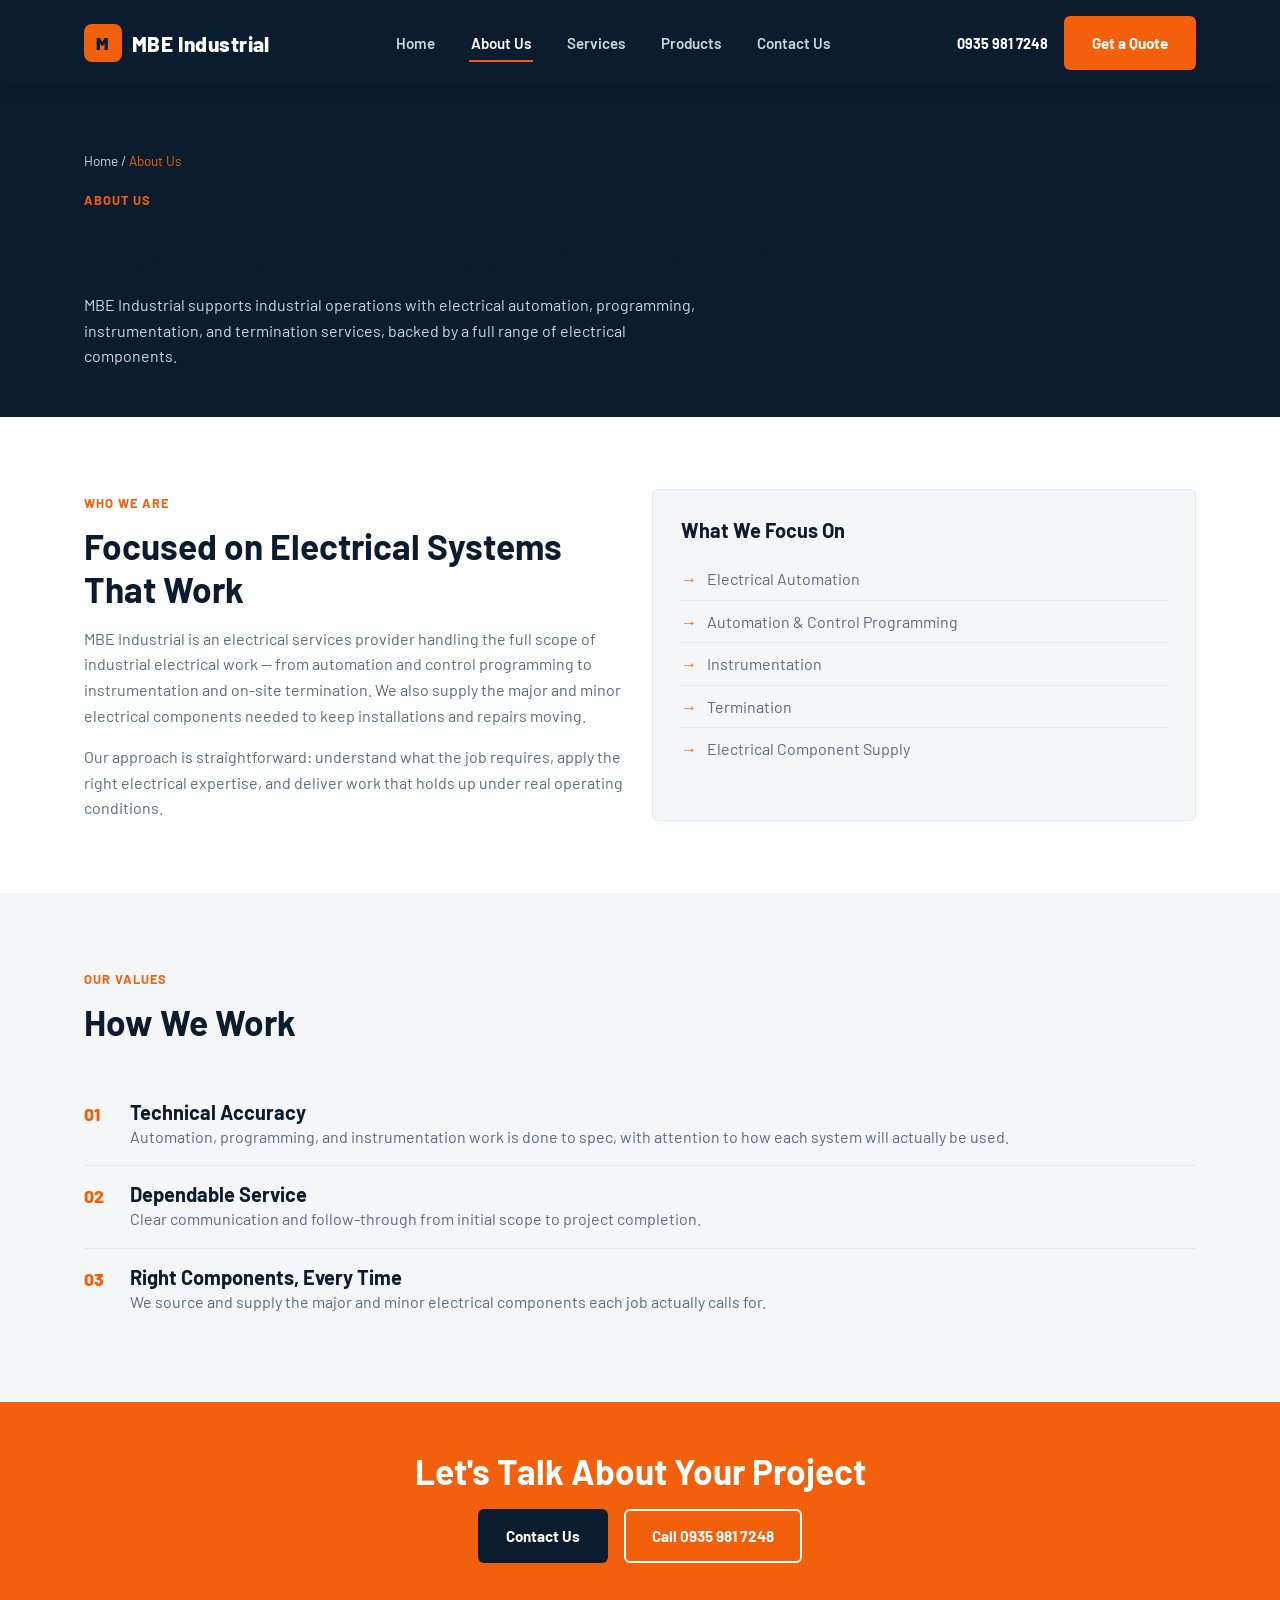
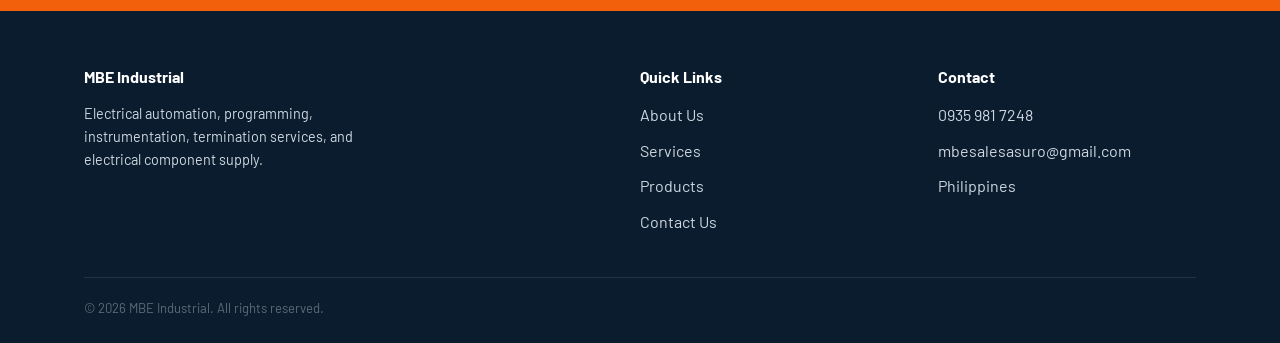
==== about.html @ 0e1dbdff "Initial MBE Industrial site: Home, About, Services, Products, Contact Co-Authored-By: Claude Sonnet " ====
<!DOCTYPE html>
<html lang="en">
<head>
<meta charset="UTF-8" />
<meta name="viewport" content="width=device-width, initial-scale=1.0" />
<title>About Us | MBE Industrial</title>
<meta name="description" content="Learn about MBE Industrial, an electrical services provider specializing in automation, programming, instrumentation, and termination." />
<link rel="preconnect" href="https://fonts.googleapis.com">
<link rel="preconnect" href="https://fonts.gstatic.com" crossorigin>
<link href="https://fonts.googleapis.com/css2?family=Barlow:wght@400;600;700;800&display=swap" rel="stylesheet">
<link rel="stylesheet" href="css/style.css" />
</head>
<body>

<header class="site-header">
  <nav class="nav container">
    <a href="index.html" class="brand">
      <span class="brand__mark">M</span>
      MBE Industrial
    </a>
    <ul class="nav__links">
      <li><a href="index.html">Home</a></li>
      <li><a href="about.html">About Us</a></li>
      <li><a href="services.html">Services</a></li>
      <li><a href="products.html">Products</a></li>
      <li><a href="contact.html">Contact Us</a></li>
    </ul>
    <div class="nav__cta">
      <a href="tel:+639359817248" class="nav__phone">0935 981 7248</a>
      <a href="contact.html" class="btn btn--primary">Get a Quote</a>
      <button class="nav__toggle" aria-label="Toggle menu">
        <span></span><span></span><span></span>
      </button>
    </div>
  </nav>
</header>

<section class="page-header">
  <div class="container">
    <div class="breadcrumb">Home / <span>About Us</span></div>
    <span class="eyebrow">About Us</span>
    <h1>Electrical Expertise You Can Rely On</h1>
    <p>MBE Industrial supports industrial operations with electrical automation, programming, instrumentation, and termination services, backed by a full range of electrical components.</p>
  </div>
</section>

<section class="section">
  <div class="container">
    <div class="grid grid--2">
      <div>
        <span class="eyebrow">Who We Are</span>
        <h2>Focused on Electrical Systems That Work</h2>
        <p style="margin-top:16px; color:var(--text-muted);">MBE Industrial is an electrical services provider handling the full scope of industrial electrical work &mdash; from automation and control programming to instrumentation and on-site termination. We also supply the major and minor electrical components needed to keep installations and repairs moving.</p>
        <p style="margin-top:16px; color:var(--text-muted);">Our approach is straightforward: understand what the job requires, apply the right electrical expertise, and deliver work that holds up under real operating conditions.</p>
      </div>
      <div class="hero__panel" style="background:var(--off-white); border-color:#e4e9ee;">
        <h3 style="color:var(--navy);">What We Focus On</h3>
        <ul>
          <li style="color:var(--text-muted); border-color:#e4e9ee;">Electrical Automation</li>
          <li style="color:var(--text-muted); border-color:#e4e9ee;">Automation &amp; Control Programming</li>
          <li style="color:var(--text-muted); border-color:#e4e9ee;">Instrumentation</li>
          <li style="color:var(--text-muted); border-color:#e4e9ee;">Termination</li>
          <li style="color:var(--text-muted); border-color:#e4e9ee;">Electrical Component Supply</li>
        </ul>
      </div>
    </div>
  </div>
</section>

<section class="section section--muted">
  <div class="container">
    <div class="section-head">
      <span class="eyebrow">Our Values</span>
      <h2>How We Work</h2>
    </div>
    <ul class="values-list">
      <li>
        <span class="num">01</span>
        <div>
          <h3>Technical Accuracy</h3>
          <p style="color:var(--text-muted);">Automation, programming, and instrumentation work is done to spec, with attention to how each system will actually be used.</p>
        </div>
      </li>
      <li>
        <span class="num">02</span>
        <div>
          <h3>Dependable Service</h3>
          <p style="color:var(--text-muted);">Clear communication and follow-through from initial scope to project completion.</p>
        </div>
      </li>
      <li>
        <span class="num">03</span>
        <div>
          <h3>Right Components, Every Time</h3>
          <p style="color:var(--text-muted);">We source and supply the major and minor electrical components each job actually calls for.</p>
        </div>
      </li>
    </ul>
  </div>
</section>

<section class="cta-band">
  <div class="container">
    <h2>Let's Talk About Your Project</h2>
    <div class="btn-row">
      <a href="contact.html" class="btn" style="background:var(--navy); color:#fff;">Contact Us</a>
      <a href="tel:+639359817248" class="btn btn--outline">Call 0935 981 7248</a>
    </div>
  </div>
</section>

<footer class="site-footer">
  <div class="container">
    <div class="footer-grid">
      <div>
        <h4>MBE Industrial</h4>
        <p>Electrical automation, programming, instrumentation, termination services, and electrical component supply.</p>
      </div>
      <div>
        <h4>Quick Links</h4>
        <ul>
          <li><a href="about.html">About Us</a></li>
          <li><a href="services.html">Services</a></li>
          <li><a href="products.html">Products</a></li>
          <li><a href="contact.html">Contact Us</a></li>
        </ul>
      </div>
      <div>
        <h4>Contact</h4>
        <ul>
          <li><a href="tel:+639359817248">0935 981 7248</a></li>
          <li><a href="mailto:mbesalesasuro@gmail.com">mbesalesasuro@gmail.com</a></li>
          <li><span>Philippines</span></li>
        </ul>
      </div>
    </div>
    <div class="footer-bottom">
      <span>&copy; <span id="year"></span> MBE Industrial. All rights reserved.</span>
    </div>
  </div>
</footer>

<script src="js/script.js"></script>
</body>
</html>
---- css/style.css ----
/* ============================
   MBE Industrial — Stylesheet
   ============================ */

:root {
  --navy: #0b1c2e;
  --navy-light: #142a42;
  --steel: #5b6b79;
  --steel-light: #cfd8e0;
  --orange: #f2600c;
  --orange-dark: #cc4e05;
  --white: #ffffff;
  --off-white: #f4f6f8;
  --text: #1c2b39;
  --text-muted: #5b6b79;
  --radius: 6px;
  --max-width: 1160px;
  --shadow: 0 4px 16px rgba(11, 28, 46, 0.08);
}

* {
  box-sizing: border-box;
  margin: 0;
  padding: 0;
}

html {
  scroll-behavior: smooth;
}

body {
  font-family: "Barlow", "Segoe UI", Roboto, Helvetica, Arial, sans-serif;
  color: var(--text);
  background: var(--white);
  line-height: 1.6;
}

img {
  max-width: 100%;
  display: block;
}

a {
  color: inherit;
  text-decoration: none;
}

ul {
  list-style: none;
}

.container {
  max-width: var(--max-width);
  margin: 0 auto;
  padding: 0 24px;
}

h1, h2, h3, h4 {
  font-weight: 700;
  line-height: 1.2;
  color: var(--navy);
}

h1 { font-size: clamp(2rem, 4vw, 3rem); }
h2 { font-size: clamp(1.6rem, 3vw, 2.2rem); }
h3 { font-size: 1.25rem; }

.eyebrow {
  display: inline-block;
  color: var(--orange);
  font-weight: 700;
  letter-spacing: 0.08em;
  text-transform: uppercase;
  font-size: 0.8rem;
  margin-bottom: 12px;
}

.section {
  padding: 72px 0;
}

.section--muted {
  background: var(--off-white);
}

.section--navy {
  background: var(--navy);
  color: var(--steel-light);
}

.section--navy h2 {
  color: var(--white);
}

.section-head {
  max-width: 640px;
  margin-bottom: 40px;
}

.section-head p {
  color: var(--text-muted);
}

/* Buttons */
.btn {
  display: inline-flex;
  align-items: center;
  gap: 8px;
  padding: 13px 26px;
  border-radius: var(--radius);
  font-weight: 700;
  font-size: 0.95rem;
  border: 2px solid transparent;
  cursor: pointer;
  transition: transform 0.15s ease, background 0.15s ease, color 0.15s ease, border-color 0.15s ease;
}

.btn:hover {
  transform: translateY(-2px);
}

.btn--primary {
  background: var(--orange);
  color: var(--white);
}

.btn--primary:hover {
  background: var(--orange-dark);
}

.btn--outline {
  background: transparent;
  border-color: var(--white);
  color: var(--white);
}

.btn--outline:hover {
  background: var(--white);
  color: var(--navy);
}

.btn--outline-dark {
  background: transparent;
  border-color: var(--navy);
  color: var(--navy);
}

.btn--outline-dark:hover {
  background: var(--navy);
  color: var(--white);
}

.btn-row {
  display: flex;
  gap: 16px;
  flex-wrap: wrap;
}

/* Header */
.site-header {
  position: sticky;
  top: 0;
  z-index: 100;
  background: var(--navy);
  box-shadow: 0 2px 10px rgba(0,0,0,0.15);
}

.nav {
  display: flex;
  align-items: center;
  justify-content: space-between;
  padding: 16px 24px;
}

.brand {
  display: flex;
  align-items: center;
  gap: 10px;
  color: var(--white);
  font-weight: 800;
  font-size: 1.3rem;
  letter-spacing: 0.02em;
}

.brand__mark {
  width: 38px;
  height: 38px;
  border-radius: 8px;
  background: var(--orange);
  display: flex;
  align-items: center;
  justify-content: center;
  color: var(--navy);
  font-weight: 900;
  font-size: 1.1rem;
}

.nav__links {
  display: flex;
  gap: 32px;
  align-items: center;
}

.nav__links a {
  color: var(--steel-light);
  font-weight: 600;
  font-size: 0.95rem;
  padding: 8px 2px;
  border-bottom: 2px solid transparent;
  transition: color 0.15s ease, border-color 0.15s ease;
}

.nav__links a:hover,
.nav__links a.is-active {
  color: var(--white);
  border-color: var(--orange);
}

.nav__cta {
  display: flex;
  align-items: center;
  gap: 16px;
}

.nav__phone {
  display: flex;
  align-items: center;
  gap: 8px;
  color: var(--white);
  font-weight: 700;
  font-size: 0.9rem;
}

.nav__toggle {
  display: none;
  flex-direction: column;
  gap: 5px;
  background: none;
  border: none;
  cursor: pointer;
  padding: 6px;
}

.nav__toggle span {
  width: 24px;
  height: 2px;
  background: var(--white);
}

/* Hero */
.hero {
  background: linear-gradient(135deg, var(--navy) 0%, var(--navy-light) 60%, #1b3a5c 100%);
  color: var(--white);
  padding: 96px 0;
  position: relative;
  overflow: hidden;
}

.hero::after {
  content: "";
  position: absolute;
  right: -120px;
  top: -80px;
  width: 420px;
  height: 420px;
  border-radius: 50%;
  background: radial-gradient(circle, rgba(242,96,12,0.25) 0%, rgba(242,96,12,0) 70%);
}

.hero__grid {
  display: grid;
  grid-template-columns: 1.1fr 0.9fr;
  gap: 48px;
  align-items: center;
  position: relative;
  z-index: 1;
}

.hero p.lead {
  color: var(--steel-light);
  font-size: 1.1rem;
  max-width: 520px;
  margin: 18px 0 32px;
}

.hero__panel {
  background: rgba(255,255,255,0.06);
  border: 1px solid rgba(255,255,255,0.12);
  border-radius: var(--radius);
  padding: 28px;
  backdrop-filter: blur(4px);
}

.hero__panel h3 {
  color: var(--white);
  margin-bottom: 16px;
}

.hero__panel ul li {
  display: flex;
  align-items: baseline;
  gap: 10px;
  padding: 8px 0;
  border-bottom: 1px solid rgba(255,255,255,0.08);
  color: var(--steel-light);
}

.hero__panel ul li:last-child {
  border-bottom: none;
}

.hero__panel ul li::before {
  content: "\2192";
  color: var(--orange);
  font-weight: 700;
}

/* Cards */
.grid {
  display: grid;
  gap: 24px;
}

.grid--3 {
  grid-template-columns: repeat(3, 1fr);
}

.grid--2 {
  grid-template-columns: repeat(2, 1fr);
}

.card {
  background: var(--white);
  border: 1px solid #e4e9ee;
  border-radius: var(--radius);
  padding: 28px;
  box-shadow: var(--shadow);
  transition: transform 0.15s ease, box-shadow 0.15s ease;
}

.card:hover {
  transform: translateY(-4px);
  box-shadow: 0 10px 24px rgba(11,28,46,0.12);
}

.card__icon {
  width: 46px;
  height: 46px;
  border-radius: 8px;
  background: rgba(242,96,12,0.1);
  color: var(--orange);
  display: flex;
  align-items: center;
  justify-content: center;
  font-size: 1.3rem;
  margin-bottom: 16px;
  font-weight: 800;
}

.card p {
  color: var(--text-muted);
  font-size: 0.95rem;
  margin-top: 8px;
}

/* Page header (interior pages) */
.page-header {
  background: var(--navy);
  color: var(--white);
  padding: 64px 0 48px;
}

.page-header p {
  color: var(--steel-light);
  max-width: 620px;
  margin-top: 12px;
}

.breadcrumb {
  color: var(--steel-light);
  font-size: 0.85rem;
  margin-bottom: 14px;
}

.breadcrumb span {
  color: var(--orange);
}

/* About page */
.stats {
  display: grid;
  grid-template-columns: repeat(4, 1fr);
  gap: 20px;
  margin-top: 40px;
}

.stat {
  text-align: center;
  padding: 20px 12px;
  background: var(--white);
  border-radius: var(--radius);
  border: 1px solid #e4e9ee;
}

.stat strong {
  display: block;
  font-size: 1.8rem;
  color: var(--orange);
}

.stat span {
  color: var(--text-muted);
  font-size: 0.85rem;
}

.values-list li {
  display: flex;
  gap: 14px;
  padding: 16px 0;
  border-bottom: 1px solid #e4e9ee;
}

.values-list li:last-child {
  border-bottom: none;
}

.values-list .num {
  color: var(--orange);
  font-weight: 800;
  font-size: 1.1rem;
  min-width: 32px;
}

/* Products */
.product-list li {
  padding: 12px 0 12px 28px;
  position: relative;
  border-bottom: 1px solid #e4e9ee;
  color: var(--text);
}

.product-list li:last-child {
  border-bottom: none;
}

.product-list li::before {
  content: "\2713";
  position: absolute;
  left: 0;
  color: var(--orange);
  font-weight: 800;
}

/* Contact */
.contact-grid {
  display: grid;
  grid-template-columns: 1fr 1fr;
  gap: 32px;
}

.contact-card {
  background: var(--white);
  border: 1px solid #e4e9ee;
  border-radius: var(--radius);
  padding: 32px;
  box-shadow: var(--shadow);
}

.contact-item {
  display: flex;
  gap: 16px;
  align-items: flex-start;
  padding: 18px 0;
  border-bottom: 1px solid #e4e9ee;
}

.contact-item:last-child {
  border-bottom: none;
}

.contact-item__icon {
  width: 42px;
  height: 42px;
  border-radius: 8px;
  background: rgba(242,96,12,0.1);
  color: var(--orange);
  display: flex;
  align-items: center;
  justify-content: center;
  font-weight: 800;
  flex-shrink: 0;
}

.contact-item strong {
  display: block;
  color: var(--navy);
  font-size: 0.95rem;
}

.contact-item a,
.contact-item span {
  color: var(--text-muted);
  font-size: 0.95rem;
}

.contact-item a:hover {
  color: var(--orange);
}

/* CTA band */
.cta-band {
  background: var(--orange);
  color: var(--white);
  padding: 48px 0;
  text-align: center;
}

.cta-band h2 {
  color: var(--white);
  margin-bottom: 16px;
}

.cta-band .btn-row {
  justify-content: center;
}

.cta-band .btn--outline {
  border-color: var(--white);
}

/* Footer */
.site-footer {
  background: var(--navy);
  color: var(--steel-light);
  padding: 56px 0 24px;
}

.footer-grid {
  display: grid;
  grid-template-columns: 2fr 1fr 1fr;
  gap: 40px;
  padding-bottom: 32px;
  border-bottom: 1px solid rgba(255,255,255,0.1);
}

.footer-grid h4 {
  color: var(--white);
  margin-bottom: 16px;
  font-size: 1rem;
}

.footer-grid p {
  font-size: 0.9rem;
  max-width: 320px;
}

.footer-grid ul li {
  margin-bottom: 10px;
}

.footer-grid ul li a:hover {
  color: var(--orange);
}

.footer-bottom {
  padding-top: 20px;
  display: flex;
  justify-content: space-between;
  flex-wrap: wrap;
  gap: 8px;
  font-size: 0.82rem;
  color: var(--steel);
}

/* Responsive */
@media (max-width: 900px) {
  .hero__grid,
  .contact-grid {
    grid-template-columns: 1fr;
  }

  .grid--3 {
    grid-template-columns: repeat(2, 1fr);
  }

  .footer-grid {
    grid-template-columns: 1fr;
  }

  .stats {
    grid-template-columns: repeat(2, 1fr);
  }
}

@media (max-width: 720px) {
  .nav__links,
  .nav__cta .nav__phone {
    display: none;
  }

  .nav__links.is-open {
    display: flex;
    flex-direction: column;
    position: absolute;
    top: 100%;
    left: 0;
    right: 0;
    background: var(--navy);
    padding: 20px 24px;
    gap: 16px;
    box-shadow: 0 8px 16px rgba(0,0,0,0.2);
  }

  .nav__toggle {
    display: flex;
  }

  .grid--3 {
    grid-template-columns: 1fr;
  }

  .stats {
    grid-template-columns: repeat(2, 1fr);
  }
}
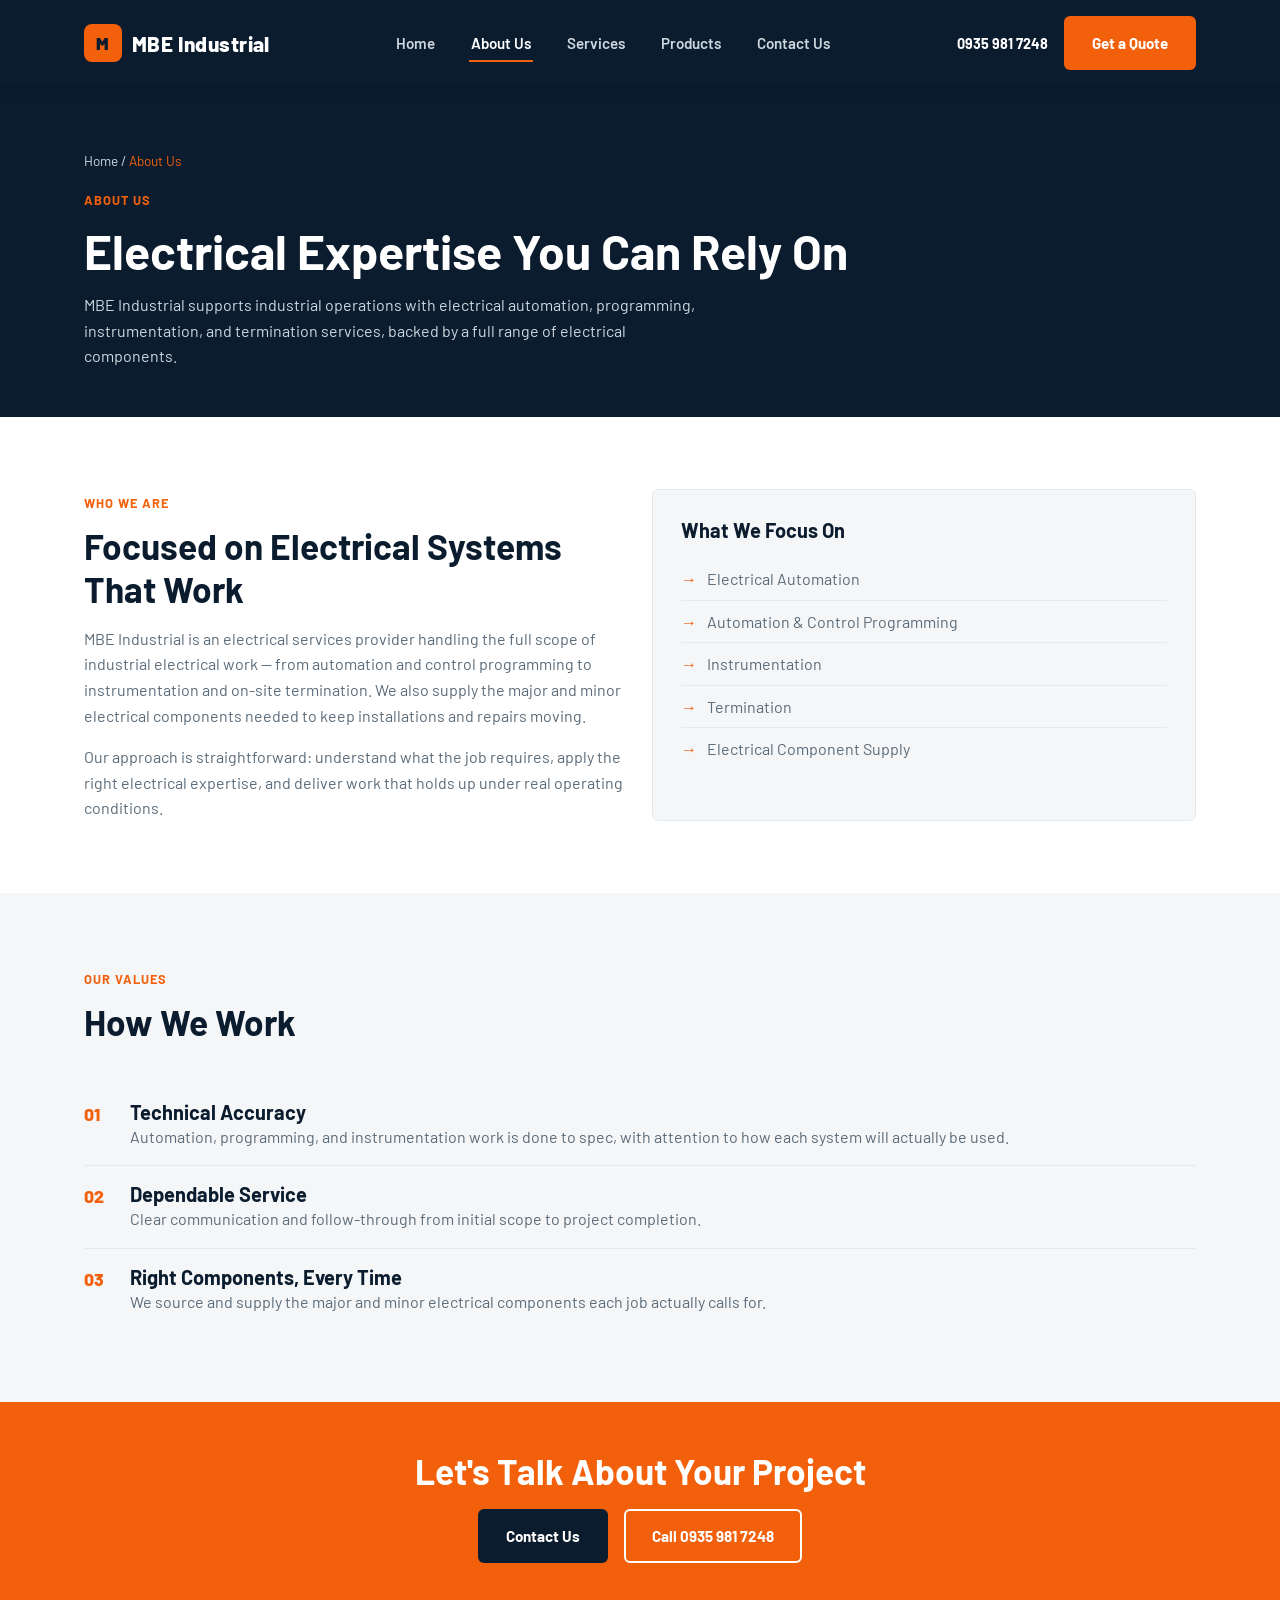
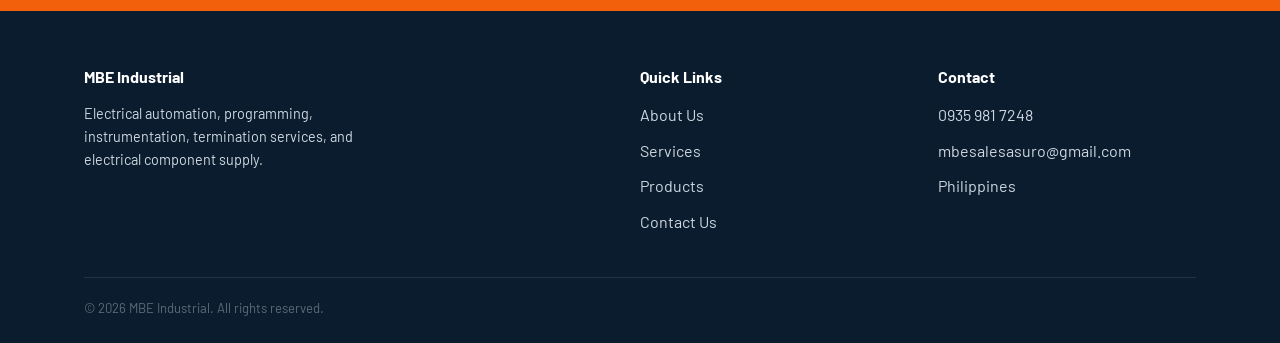
==== commit cfd345d8: "Add cache-busting query params to CSS/JS asset links Co-Authored-By: Claude Sonnet 5 <noreply@anthro" ====
--- a/about.html
+++ b/about.html
@@ -8,7 +8,7 @@
 <link rel="preconnect" href="https://fonts.googleapis.com">
 <link rel="preconnect" href="https://fonts.gstatic.com" crossorigin>
 <link href="https://fonts.googleapis.com/css2?family=Barlow:wght@400;600;700;800&display=swap" rel="stylesheet">
-<link rel="stylesheet" href="css/style.css" />
+<link rel="stylesheet" href="css/style.css?v=2" />
 </head>
 <body>
 
@@ -140,6 +140,6 @@
   </div>
 </footer>
 
-<script src="js/script.js"></script>
+<script src="js/script.js?v=2"></script>
 </body>
 </html>
--- a/css/style.css
+++ b/css/style.css
@@ -249,7 +249,11 @@
 
 /* Hero */
 .hero {
-  background: linear-gradient(135deg, var(--navy) 0%, var(--navy-light) 60%, #1b3a5c 100%);
+  background:
+    linear-gradient(135deg, rgba(11,28,46,0.92) 0%, rgba(20,42,66,0.88) 55%, rgba(27,58,92,0.82) 100%),
+    url("../images/hero-electrical.jpg");
+  background-size: cover;
+  background-position: center;
   color: var(--white);
   padding: 96px 0;
   position: relative;
@@ -276,6 +280,10 @@
   z-index: 1;
 }
 
+.hero h1 {
+  color: var(--white);
+}
+
 .hero p.lead {
   color: var(--steel-light);
   font-size: 1.1rem;
@@ -368,6 +376,10 @@
   background: var(--navy);
   color: var(--white);
   padding: 64px 0 48px;
+}
+
+.page-header h1 {
+  color: var(--white);
 }
 
 .page-header p {
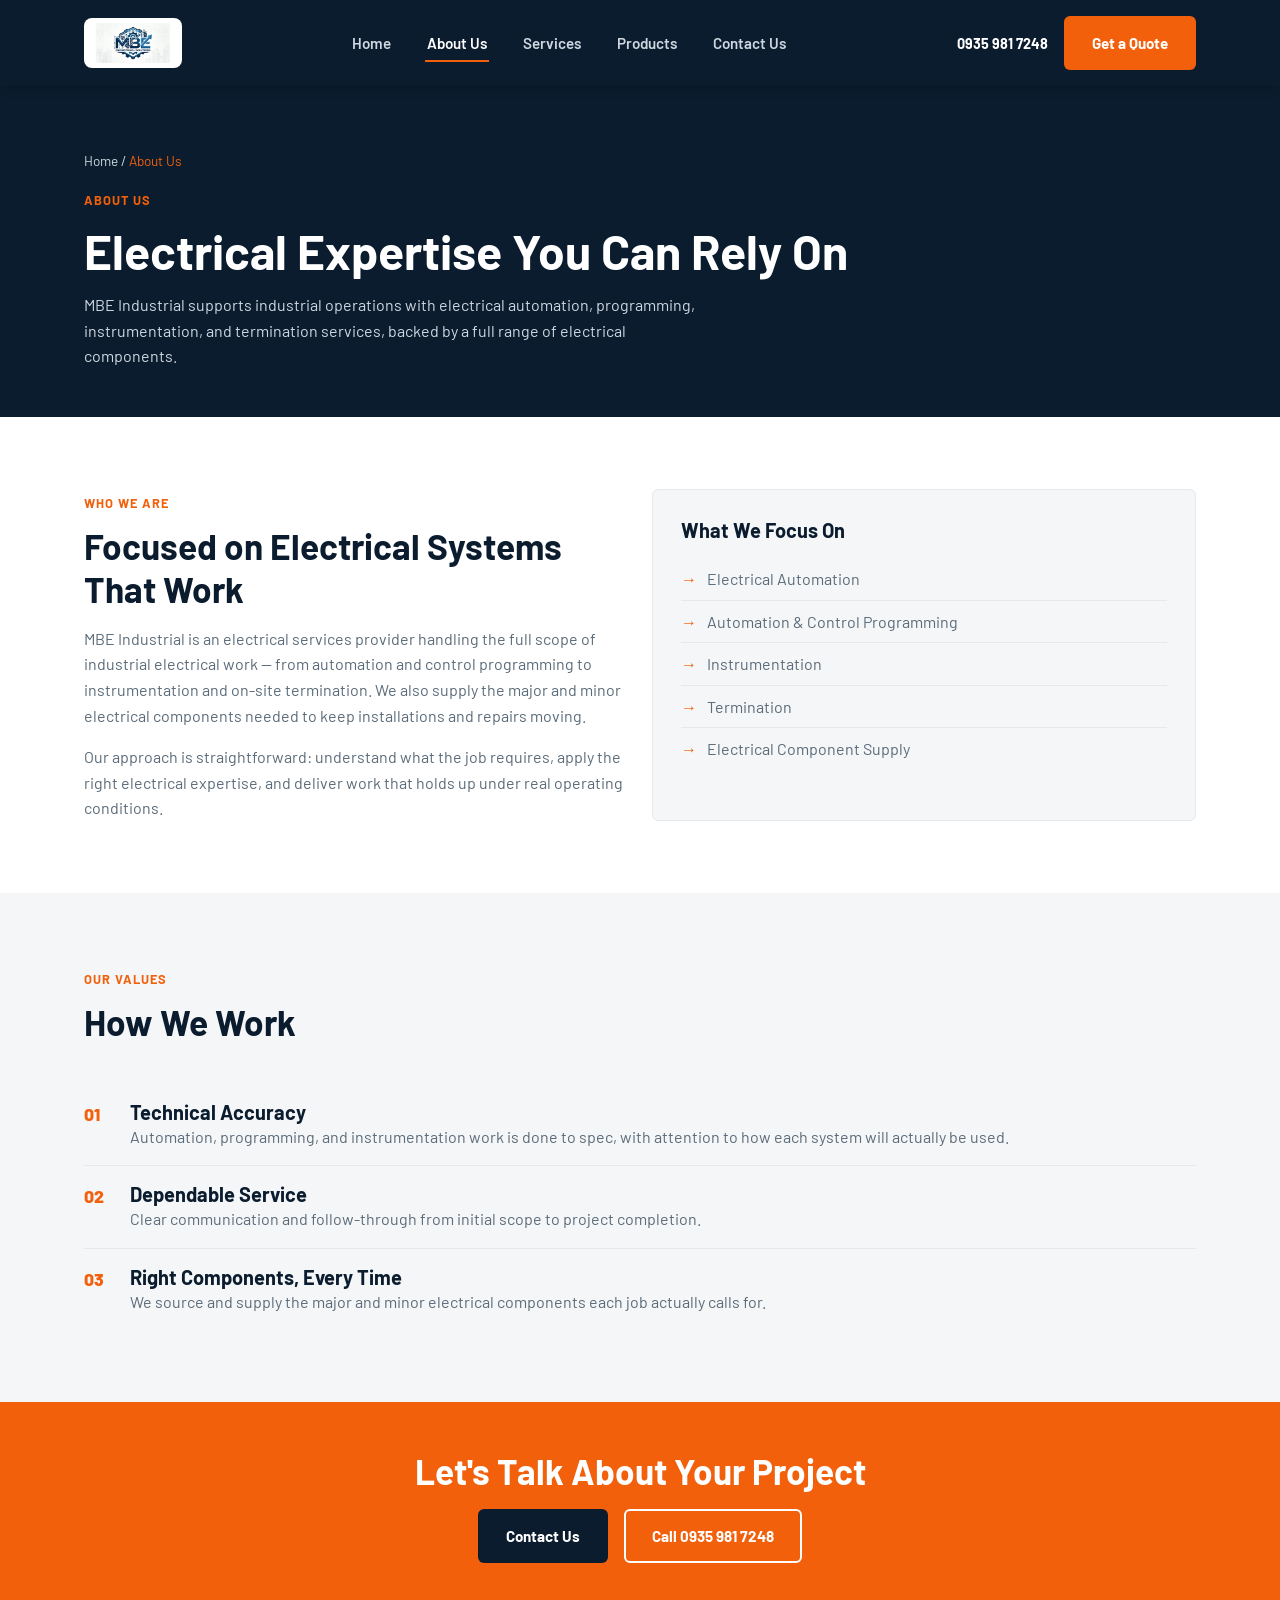
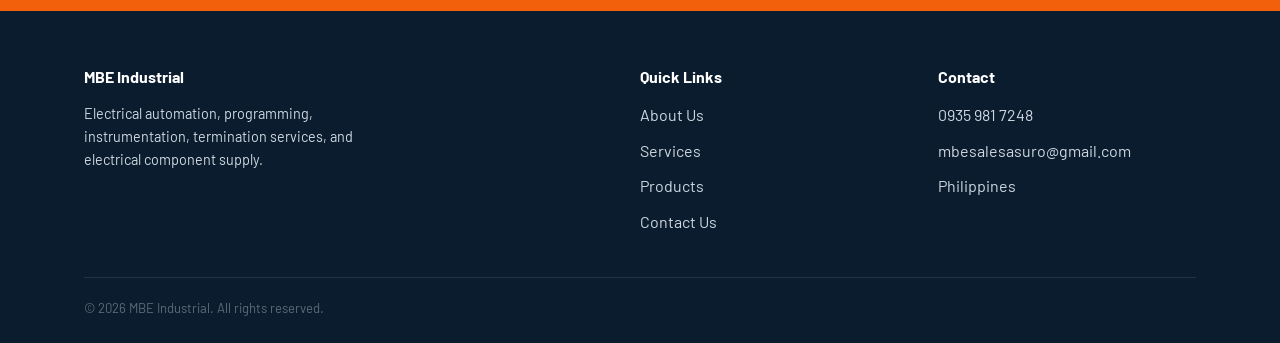
==== commit 6bb9a00e: "Add MBE logo (PNG) to header and favicon across all pages Co-Authored-By: Claude Sonnet 5 <noreply@a" ====
--- a/about.html
+++ b/about.html
@@ -8,6 +8,7 @@
 <link rel="preconnect" href="https://fonts.googleapis.com">
 <link rel="preconnect" href="https://fonts.gstatic.com" crossorigin>
 <link href="https://fonts.googleapis.com/css2?family=Barlow:wght@400;600;700;800&display=swap" rel="stylesheet">
+<link rel="icon" href="images/logo.png" type="image/png" />
 <link rel="stylesheet" href="css/style.css?v=2" />
 </head>
 <body>
@@ -15,8 +16,9 @@
 <header class="site-header">
   <nav class="nav container">
     <a href="index.html" class="brand">
-      <span class="brand__mark">M</span>
-      MBE Industrial
+      <span class="brand__logo-wrap">
+        <img src="images/logo-header.png" alt="MBE Industrial - Engineering Solutions" class="brand__logo" />
+      </span>
     </a>
     <ul class="nav__links">
       <li><a href="index.html">Home</a></li>
--- a/css/style.css
+++ b/css/style.css
@@ -182,17 +182,18 @@
   letter-spacing: 0.02em;
 }
 
-.brand__mark {
-  width: 38px;
-  height: 38px;
+.brand__logo-wrap {
+  background: var(--white);
   border-radius: 8px;
-  background: var(--orange);
-  display: flex;
-  align-items: center;
-  justify-content: center;
-  color: var(--navy);
-  font-weight: 900;
-  font-size: 1.1rem;
+  padding: 5px 12px;
+  display: flex;
+  align-items: center;
+}
+
+.brand__logo {
+  height: 40px;
+  width: auto;
+  display: block;
 }
 
 .nav__links {
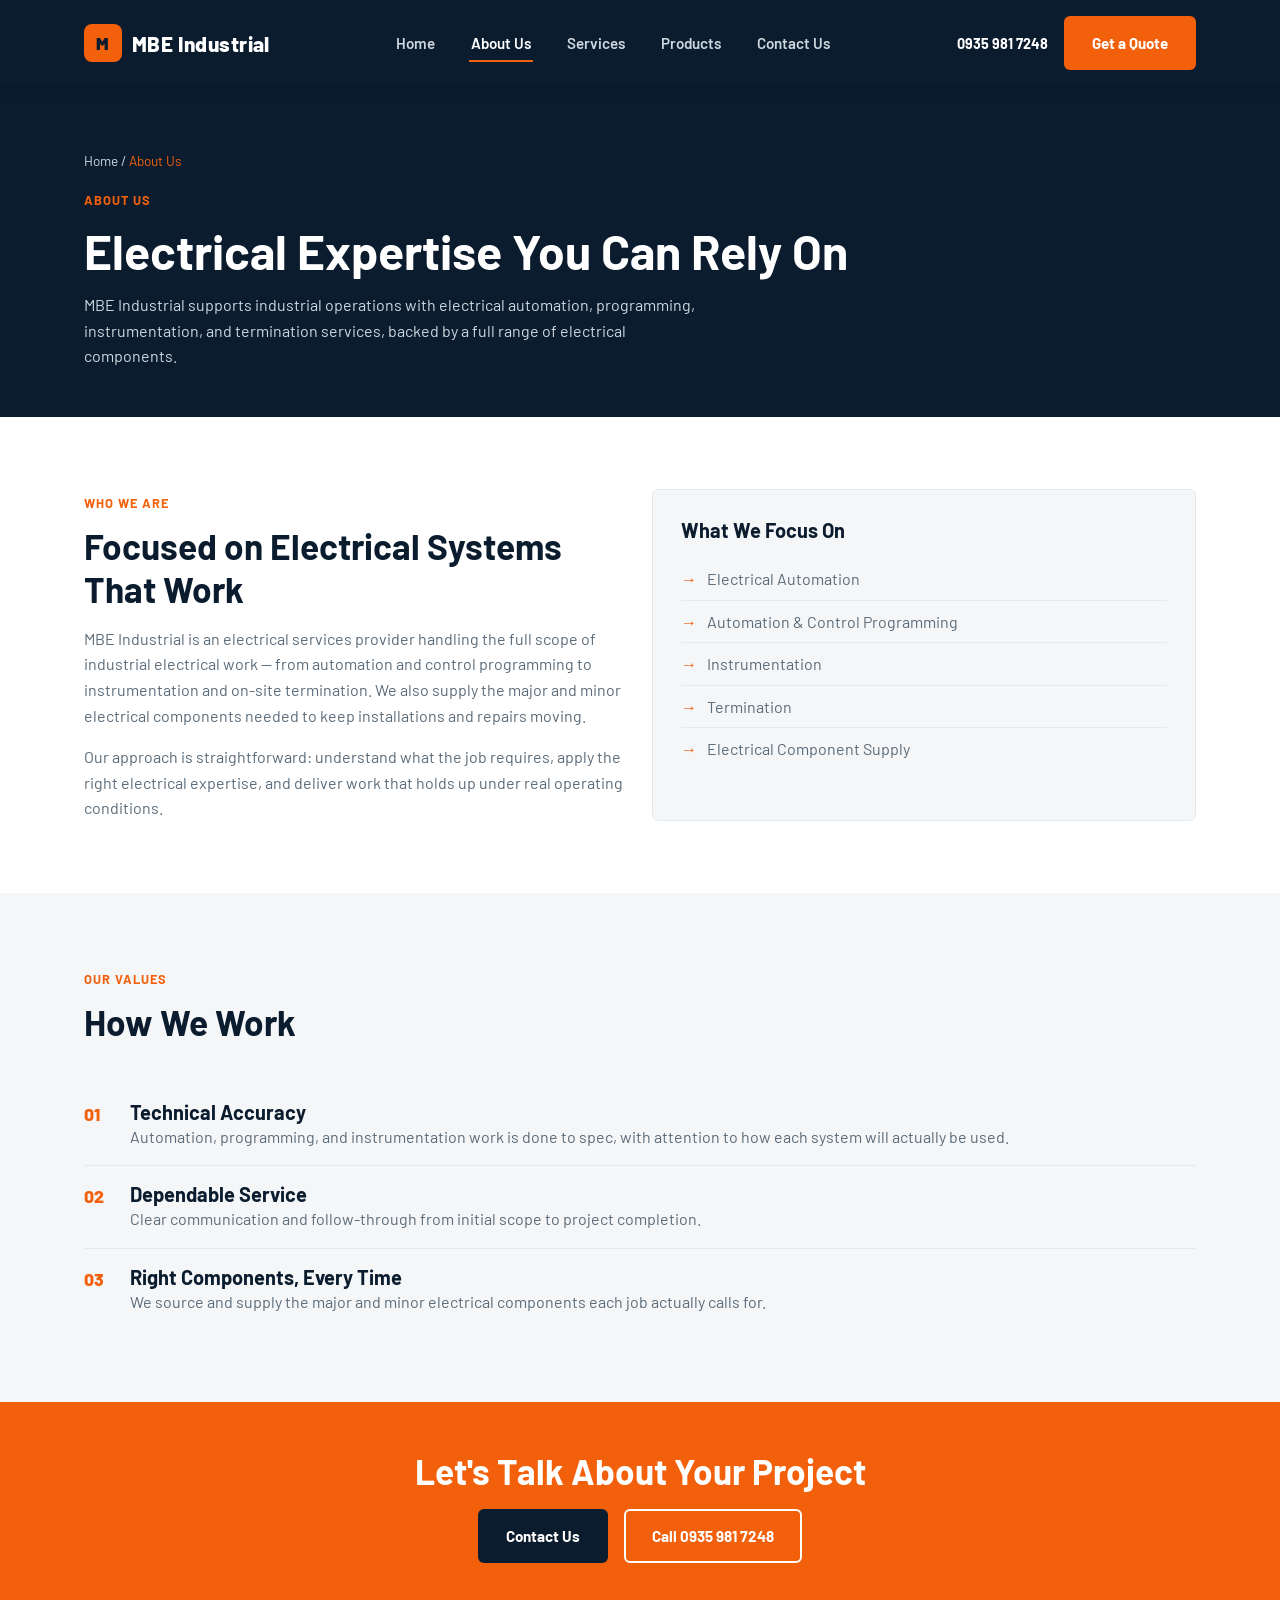
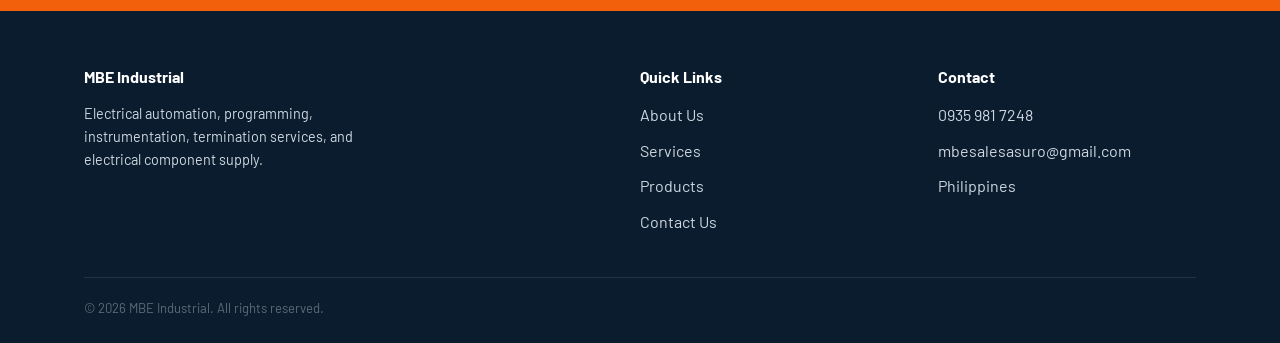
==== commit 0f3f341c: "Revert "Add MBE logo (PNG) to header and favicon across all pages" This reverts commit 6bb9a00e27428" ====
--- a/about.html
+++ b/about.html
@@ -8,7 +8,6 @@
 <link rel="preconnect" href="https://fonts.googleapis.com">
 <link rel="preconnect" href="https://fonts.gstatic.com" crossorigin>
 <link href="https://fonts.googleapis.com/css2?family=Barlow:wght@400;600;700;800&display=swap" rel="stylesheet">
-<link rel="icon" href="images/logo.png" type="image/png" />
 <link rel="stylesheet" href="css/style.css?v=2" />
 </head>
 <body>
@@ -16,9 +15,8 @@
 <header class="site-header">
   <nav class="nav container">
     <a href="index.html" class="brand">
-      <span class="brand__logo-wrap">
-        <img src="images/logo-header.png" alt="MBE Industrial - Engineering Solutions" class="brand__logo" />
-      </span>
+      <span class="brand__mark">M</span>
+      MBE Industrial
     </a>
     <ul class="nav__links">
       <li><a href="index.html">Home</a></li>
--- a/css/style.css
+++ b/css/style.css
@@ -182,18 +182,17 @@
   letter-spacing: 0.02em;
 }
 
-.brand__logo-wrap {
-  background: var(--white);
+.brand__mark {
+  width: 38px;
+  height: 38px;
   border-radius: 8px;
-  padding: 5px 12px;
-  display: flex;
-  align-items: center;
-}
-
-.brand__logo {
-  height: 40px;
-  width: auto;
-  display: block;
+  background: var(--orange);
+  display: flex;
+  align-items: center;
+  justify-content: center;
+  color: var(--navy);
+  font-weight: 900;
+  font-size: 1.1rem;
 }
 
 .nav__links {
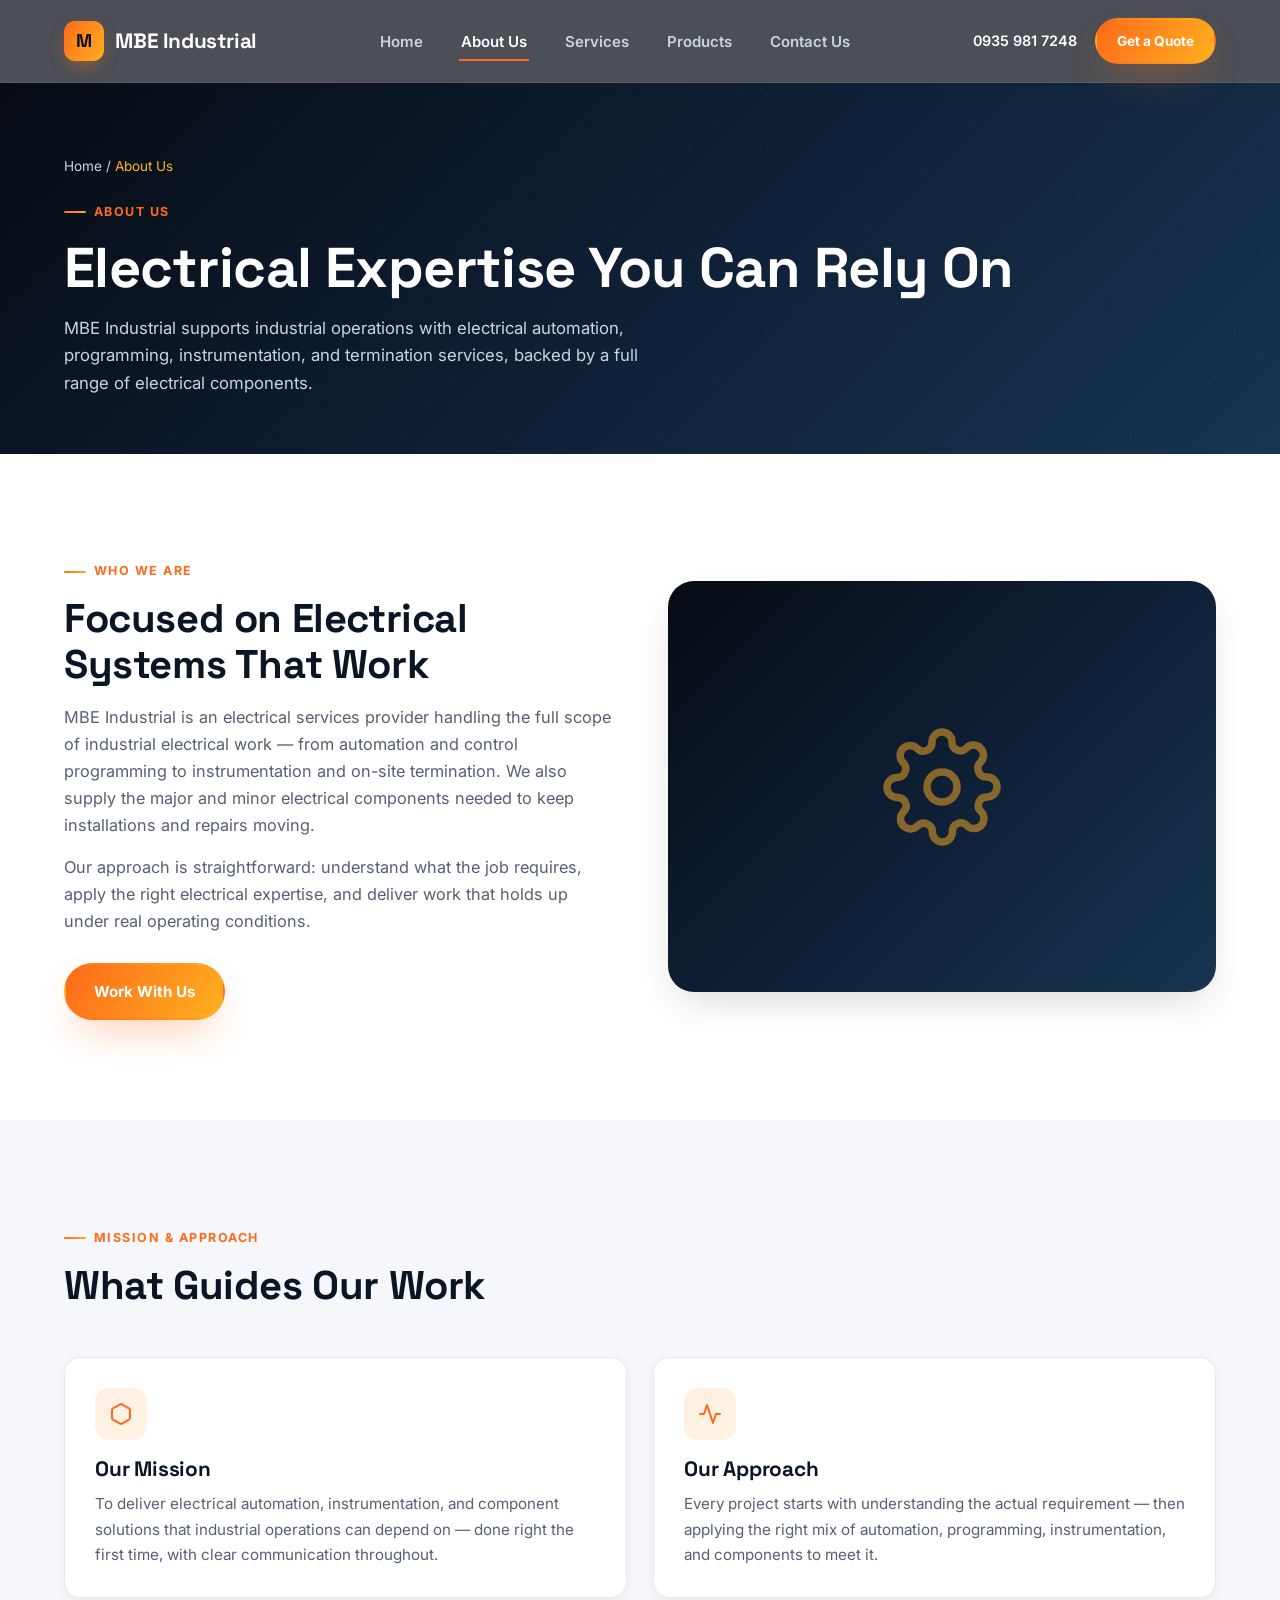
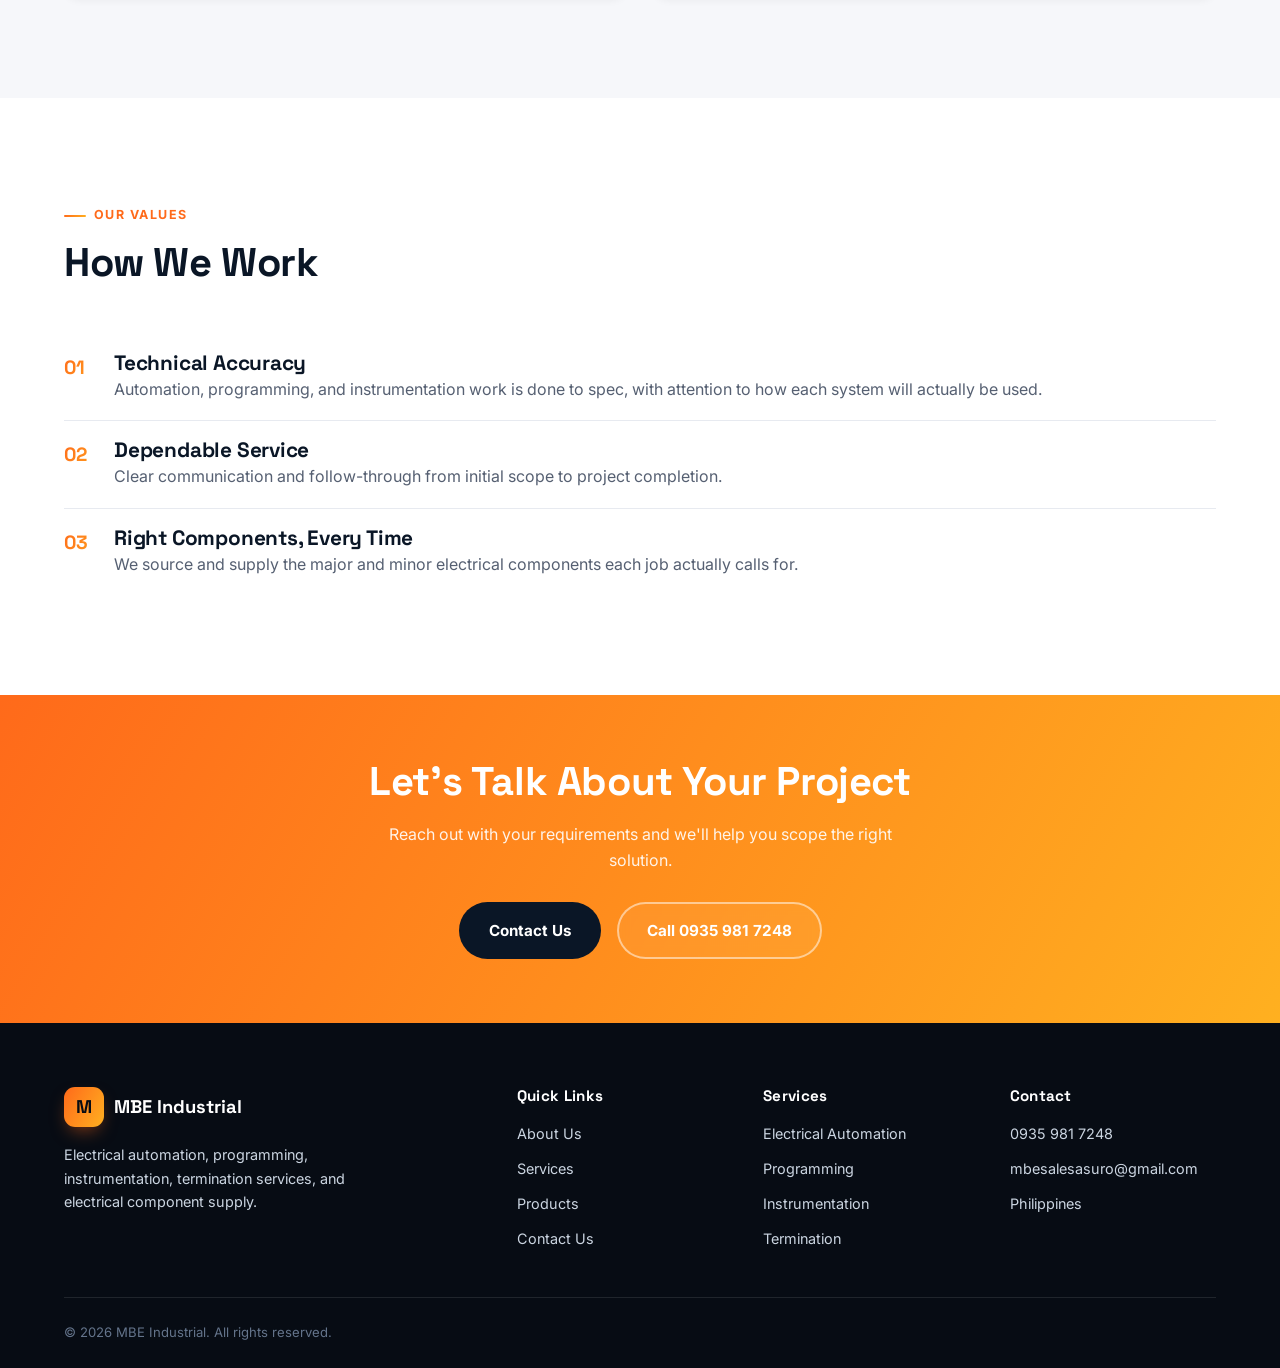
==== commit 88e5f0cb: "Full site redesign: modern premium visual system + new sections - New font pairing (Space Grotesk di" ====
--- a/about.html
+++ b/about.html
@@ -7,8 +7,8 @@
 <meta name="description" content="Learn about MBE Industrial, an electrical services provider specializing in automation, programming, instrumentation, and termination." />
 <link rel="preconnect" href="https://fonts.googleapis.com">
 <link rel="preconnect" href="https://fonts.gstatic.com" crossorigin>
-<link href="https://fonts.googleapis.com/css2?family=Barlow:wght@400;600;700;800&display=swap" rel="stylesheet">
-<link rel="stylesheet" href="css/style.css?v=2" />
+<link href="https://fonts.googleapis.com/css2?family=Space+Grotesk:wght@500;600;700&family=Inter:wght@400;500;600;700;800&display=swap" rel="stylesheet">
+<link rel="stylesheet" href="css/style.css?v=4" />
 </head>
 <body>
 
@@ -27,7 +27,7 @@
     </ul>
     <div class="nav__cta">
       <a href="tel:+639359817248" class="nav__phone">0935 981 7248</a>
-      <a href="contact.html" class="btn btn--primary">Get a Quote</a>
+      <a href="contact.html" class="btn btn--primary btn--sm">Get a Quote</a>
       <button class="nav__toggle" aria-label="Toggle menu">
         <span></span><span></span><span></span>
       </button>
@@ -45,35 +45,54 @@
 </section>
 
 <section class="section">
-  <div class="container">
-    <div class="grid grid--2">
-      <div>
-        <span class="eyebrow">Who We Are</span>
-        <h2>Focused on Electrical Systems That Work</h2>
-        <p style="margin-top:16px; color:var(--text-muted);">MBE Industrial is an electrical services provider handling the full scope of industrial electrical work &mdash; from automation and control programming to instrumentation and on-site termination. We also supply the major and minor electrical components needed to keep installations and repairs moving.</p>
-        <p style="margin-top:16px; color:var(--text-muted);">Our approach is straightforward: understand what the job requires, apply the right electrical expertise, and deliver work that holds up under real operating conditions.</p>
+  <div class="container split reveal">
+    <div>
+      <span class="eyebrow">Who We Are</span>
+      <h2>Focused on Electrical Systems That Work</h2>
+      <p style="margin-top:16px; color:var(--text-muted); font-size:1.02rem;">MBE Industrial is an electrical services provider handling the full scope of industrial electrical work &mdash; from automation and control programming to instrumentation and on-site termination. We also supply the major and minor electrical components needed to keep installations and repairs moving.</p>
+      <p style="margin-top:16px; color:var(--text-muted); font-size:1.02rem;">Our approach is straightforward: understand what the job requires, apply the right electrical expertise, and deliver work that holds up under real operating conditions.</p>
+      <div class="btn-row" style="margin-top:28px;">
+        <a href="contact.html" class="btn btn--primary">Work With Us</a>
       </div>
-      <div class="hero__panel" style="background:var(--off-white); border-color:#e4e9ee;">
-        <h3 style="color:var(--navy);">What We Focus On</h3>
-        <ul>
-          <li style="color:var(--text-muted); border-color:#e4e9ee;">Electrical Automation</li>
-          <li style="color:var(--text-muted); border-color:#e4e9ee;">Automation &amp; Control Programming</li>
-          <li style="color:var(--text-muted); border-color:#e4e9ee;">Instrumentation</li>
-          <li style="color:var(--text-muted); border-color:#e4e9ee;">Termination</li>
-          <li style="color:var(--text-muted); border-color:#e4e9ee;">Electrical Component Supply</li>
-        </ul>
-      </div>
+    </div>
+    <div class="split__media">
+      <svg viewBox="0 0 24 24" fill="none" stroke="currentColor" stroke-width="1.5" stroke-linecap="round" stroke-linejoin="round" style="position:absolute; top:50%; left:50%; width:120px; height:120px; margin:-60px 0 0 -60px; color:rgba(255,176,32,0.5);"><circle cx="12" cy="12" r="3"></circle><path d="M19.4 15a1.65 1.65 0 0 0 .33 1.82l.06.06a2 2 0 1 1-2.83 2.83l-.06-.06a1.65 1.65 0 0 0-1.82-.33 1.65 1.65 0 0 0-1 1.51V21a2 2 0 0 1-4 0v-.09A1.65 1.65 0 0 0 9 19.4a1.65 1.65 0 0 0-1.82.33l-.06.06a2 2 0 1 1-2.83-2.83l.06-.06a1.65 1.65 0 0 0 .33-1.82 1.65 1.65 0 0 0-1.51-1H3a2 2 0 0 1 0-4h.09A1.65 1.65 0 0 0 4.6 9a1.65 1.65 0 0 0-.33-1.82l-.06-.06a2 2 0 1 1 2.83-2.83l.06.06a1.65 1.65 0 0 0 1.82.33H9a1.65 1.65 0 0 0 1-1.51V3a2 2 0 0 1 4 0v.09a1.65 1.65 0 0 0 1 1.51 1.65 1.65 0 0 0 1.82-.33l.06-.06a2 2 0 1 1 2.83 2.83l-.06.06a1.65 1.65 0 0 0-.33 1.82V9a1.65 1.65 0 0 0 1.51 1H21a2 2 0 0 1 0 4h-.09a1.65 1.65 0 0 0-1.51 1z"></path></svg>
     </div>
   </div>
 </section>
 
 <section class="section section--muted">
   <div class="container">
-    <div class="section-head">
+    <div class="section-head reveal">
+      <span class="eyebrow">Mission &amp; Approach</span>
+      <h2>What Guides Our Work</h2>
+    </div>
+    <div class="grid grid--2 reveal">
+      <div class="card">
+        <div class="card__icon">
+          <svg viewBox="0 0 24 24" fill="none" stroke="currentColor" stroke-width="2" stroke-linecap="round" stroke-linejoin="round"><path d="M21 16V8a2 2 0 0 0-1-1.73l-7-4a2 2 0 0 0-2 0l-7 4A2 2 0 0 0 3 8v8a2 2 0 0 0 1 1.73l7 4a2 2 0 0 0 2 0l7-4A2 2 0 0 0 21 16z"></path></svg>
+        </div>
+        <h3>Our Mission</h3>
+        <p>To deliver electrical automation, instrumentation, and component solutions that industrial operations can depend on &mdash; done right the first time, with clear communication throughout.</p>
+      </div>
+      <div class="card">
+        <div class="card__icon">
+          <svg viewBox="0 0 24 24" fill="none" stroke="currentColor" stroke-width="2" stroke-linecap="round" stroke-linejoin="round"><polyline points="22 12 18 12 15 21 9 3 6 12 2 12"></polyline></svg>
+        </div>
+        <h3>Our Approach</h3>
+        <p>Every project starts with understanding the actual requirement &mdash; then applying the right mix of automation, programming, instrumentation, and components to meet it.</p>
+      </div>
+    </div>
+  </div>
+</section>
+
+<section class="section">
+  <div class="container">
+    <div class="section-head reveal">
       <span class="eyebrow">Our Values</span>
       <h2>How We Work</h2>
     </div>
-    <ul class="values-list">
+    <ul class="values-list reveal">
       <li>
         <span class="num">01</span>
         <div>
@@ -102,8 +121,9 @@
 <section class="cta-band">
   <div class="container">
     <h2>Let's Talk About Your Project</h2>
+    <p>Reach out with your requirements and we'll help you scope the right solution.</p>
     <div class="btn-row">
-      <a href="contact.html" class="btn" style="background:var(--navy); color:#fff;">Contact Us</a>
+      <a href="contact.html" class="btn btn--dark">Contact Us</a>
       <a href="tel:+639359817248" class="btn btn--outline">Call 0935 981 7248</a>
     </div>
   </div>
@@ -113,7 +133,10 @@
   <div class="container">
     <div class="footer-grid">
       <div>
-        <h4>MBE Industrial</h4>
+        <div class="footer-brand">
+          <span class="brand__mark">M</span>
+          MBE Industrial
+        </div>
         <p>Electrical automation, programming, instrumentation, termination services, and electrical component supply.</p>
       </div>
       <div>
@@ -123,6 +146,15 @@
           <li><a href="services.html">Services</a></li>
           <li><a href="products.html">Products</a></li>
           <li><a href="contact.html">Contact Us</a></li>
+        </ul>
+      </div>
+      <div>
+        <h4>Services</h4>
+        <ul>
+          <li>Electrical Automation</li>
+          <li>Programming</li>
+          <li>Instrumentation</li>
+          <li>Termination</li>
         </ul>
       </div>
       <div>
@@ -140,6 +172,6 @@
   </div>
 </footer>
 
-<script src="js/script.js?v=2"></script>
+<script src="js/script.js?v=4"></script>
 </body>
 </html>
--- a/css/style.css
+++ b/css/style.css
@@ -1,21 +1,41 @@
-/* ============================
+/* ===================================================
    MBE Industrial — Stylesheet
-   ============================ */
+   Fonts: Space Grotesk (display), Inter (body)
+   =================================================== */
 
 :root {
-  --navy: #0b1c2e;
-  --navy-light: #142a42;
-  --steel: #5b6b79;
-  --steel-light: #cfd8e0;
-  --orange: #f2600c;
-  --orange-dark: #cc4e05;
+  --ink: #070c14;
+  --navy: #0a1626;
+  --navy-2: #0f2138;
+  --navy-3: #18344f;
+  --steel: #64748b;
+  --steel-light: #cbd5e1;
+  --line: #e7eaf0;
+  --line-soft: #eef1f5;
+
+  --orange: #ff6a1a;
+  --orange-dark: #e0530e;
+  --amber: #ffb020;
+
   --white: #ffffff;
-  --off-white: #f4f6f8;
-  --text: #1c2b39;
-  --text-muted: #5b6b79;
-  --radius: 6px;
-  --max-width: 1160px;
-  --shadow: 0 4px 16px rgba(11, 28, 46, 0.08);
+  --off-white: #f6f7fa;
+  --text: #10182b;
+  --text-muted: #566072;
+
+  --radius-sm: 10px;
+  --radius: 16px;
+  --radius-lg: 26px;
+  --radius-pill: 999px;
+
+  --max-width: 1200px;
+
+  --shadow-sm: 0 2px 8px rgba(7, 12, 20, 0.06);
+  --shadow: 0 16px 40px -12px rgba(7, 12, 20, 0.18);
+  --shadow-lg: 0 30px 70px -20px rgba(7, 12, 20, 0.35);
+  --shadow-glow: 0 18px 40px -14px rgba(255, 106, 26, 0.45);
+
+  --grad-accent: linear-gradient(120deg, var(--orange) 0%, var(--amber) 100%);
+  --grad-navy: linear-gradient(135deg, var(--ink) 0%, var(--navy-2) 55%, var(--navy-3) 100%);
 }
 
 * {
@@ -29,10 +49,11 @@
 }
 
 body {
-  font-family: "Barlow", "Segoe UI", Roboto, Helvetica, Arial, sans-serif;
+  font-family: "Inter", "Segoe UI", Roboto, Helvetica, Arial, sans-serif;
   color: var(--text);
   background: var(--white);
-  line-height: 1.6;
+  line-height: 1.65;
+  -webkit-font-smoothing: antialiased;
 }
 
 img {
@@ -47,6 +68,10 @@
 
 ul {
   list-style: none;
+}
+
+button {
+  font-family: inherit;
 }
 
 .container {
@@ -56,63 +81,128 @@
 }
 
 h1, h2, h3, h4 {
+  font-family: "Space Grotesk", "Inter", sans-serif;
   font-weight: 700;
-  line-height: 1.2;
+  line-height: 1.15;
   color: var(--navy);
-}
-
-h1 { font-size: clamp(2rem, 4vw, 3rem); }
-h2 { font-size: clamp(1.6rem, 3vw, 2.2rem); }
-h3 { font-size: 1.25rem; }
+  letter-spacing: -0.01em;
+}
+
+h1 { font-size: clamp(2.25rem, 4.4vw, 3.5rem); }
+h2 { font-size: clamp(1.75rem, 3.2vw, 2.5rem); }
+h3 { font-size: 1.3rem; }
+
+.text-gradient {
+  background: var(--grad-accent);
+  -webkit-background-clip: text;
+  background-clip: text;
+  color: transparent;
+}
 
 .eyebrow {
-  display: inline-block;
+  display: inline-flex;
+  align-items: center;
+  gap: 8px;
   color: var(--orange);
   font-weight: 700;
-  letter-spacing: 0.08em;
+  letter-spacing: 0.12em;
   text-transform: uppercase;
-  font-size: 0.8rem;
-  margin-bottom: 12px;
+  font-size: 0.78rem;
+  margin-bottom: 14px;
+}
+
+.eyebrow::before {
+  content: "";
+  width: 22px;
+  height: 2px;
+  background: var(--grad-accent);
+  border-radius: 2px;
 }
 
 .section {
-  padding: 72px 0;
+  padding: 100px 0;
+}
+
+.section--tight {
+  padding: 64px 0;
 }
 
 .section--muted {
   background: var(--off-white);
 }
 
-.section--navy {
-  background: var(--navy);
-  color: var(--steel-light);
-}
-
-.section--navy h2 {
-  color: var(--white);
+.section--dark {
+  background: var(--grad-navy);
+  color: var(--steel-light);
+  position: relative;
+  overflow: hidden;
+}
+
+.section--dark::before {
+  content: "";
+  position: absolute;
+  inset: 0;
+  background-image: radial-gradient(rgba(255, 255, 255, 0.06) 1px, transparent 1px);
+  background-size: 26px 26px;
+  opacity: 0.5;
+  pointer-events: none;
+}
+
+.section--dark .container {
+  position: relative;
+  z-index: 1;
+}
+
+.section--dark h2 {
+  color: var(--white);
+}
+
+.section--dark .eyebrow {
+  color: var(--amber);
 }
 
 .section-head {
   max-width: 640px;
-  margin-bottom: 40px;
+  margin-bottom: 48px;
 }
 
 .section-head p {
   color: var(--text-muted);
+  font-size: 1.05rem;
+}
+
+.section--dark .section-head p {
+  color: var(--steel-light);
+}
+
+.section-head--center {
+  max-width: 680px;
+  margin-left: auto;
+  margin-right: auto;
+  text-align: center;
+}
+
+.section-head--split {
+  display: flex;
+  align-items: flex-end;
+  justify-content: space-between;
+  gap: 24px;
+  max-width: none;
 }
 
 /* Buttons */
 .btn {
   display: inline-flex;
   align-items: center;
-  gap: 8px;
-  padding: 13px 26px;
-  border-radius: var(--radius);
+  gap: 10px;
+  padding: 14px 28px;
+  border-radius: var(--radius-pill);
   font-weight: 700;
   font-size: 0.95rem;
   border: 2px solid transparent;
   cursor: pointer;
-  transition: transform 0.15s ease, background 0.15s ease, color 0.15s ease, border-color 0.15s ease;
+  transition: transform 0.2s ease, box-shadow 0.2s ease, background 0.2s ease, color 0.2s ease, border-color 0.2s ease;
+  white-space: nowrap;
 }
 
 .btn:hover {
@@ -120,34 +210,52 @@
 }
 
 .btn--primary {
-  background: var(--orange);
-  color: var(--white);
+  background: var(--grad-accent);
+  color: var(--white);
+  box-shadow: var(--shadow-glow);
 }
 
 .btn--primary:hover {
-  background: var(--orange-dark);
+  box-shadow: 0 22px 46px -14px rgba(255, 106, 26, 0.6);
+}
+
+.btn--dark {
+  background: var(--navy);
+  color: var(--white);
+}
+
+.btn--dark:hover {
+  background: var(--ink);
 }
 
 .btn--outline {
-  background: transparent;
-  border-color: var(--white);
-  color: var(--white);
+  background: rgba(255, 255, 255, 0.05);
+  border-color: rgba(255, 255, 255, 0.35);
+  color: var(--white);
+  backdrop-filter: blur(6px);
 }
 
 .btn--outline:hover {
   background: var(--white);
   color: var(--navy);
+  border-color: var(--white);
 }
 
 .btn--outline-dark {
   background: transparent;
-  border-color: var(--navy);
+  border-color: var(--line);
   color: var(--navy);
 }
 
 .btn--outline-dark:hover {
   background: var(--navy);
-  color: var(--white);
+  border-color: var(--navy);
+  color: var(--white);
+}
+
+.btn--sm {
+  padding: 10px 20px;
+  font-size: 0.85rem;
 }
 
 .btn-row {
@@ -161,50 +269,59 @@
   position: sticky;
   top: 0;
   z-index: 100;
-  background: var(--navy);
-  box-shadow: 0 2px 10px rgba(0,0,0,0.15);
+  background: rgba(7, 12, 20, 0.72);
+  backdrop-filter: blur(14px);
+  border-bottom: 1px solid rgba(255, 255, 255, 0.08);
+  transition: background 0.25s ease, box-shadow 0.25s ease;
+}
+
+.site-header.is-scrolled {
+  background: rgba(7, 12, 20, 0.94);
+  box-shadow: 0 8px 24px rgba(0, 0, 0, 0.25);
 }
 
 .nav {
   display: flex;
   align-items: center;
   justify-content: space-between;
-  padding: 16px 24px;
+  padding: 18px 24px;
 }
 
 .brand {
   display: flex;
   align-items: center;
-  gap: 10px;
-  color: var(--white);
+  gap: 11px;
+  color: var(--white);
+  font-family: "Space Grotesk", sans-serif;
+  font-weight: 700;
+  font-size: 1.3rem;
+  letter-spacing: -0.01em;
+}
+
+.brand__mark {
+  width: 40px;
+  height: 40px;
+  border-radius: 11px;
+  background: var(--grad-accent);
+  display: flex;
+  align-items: center;
+  justify-content: center;
+  color: var(--ink);
   font-weight: 800;
-  font-size: 1.3rem;
-  letter-spacing: 0.02em;
-}
-
-.brand__mark {
-  width: 38px;
-  height: 38px;
-  border-radius: 8px;
-  background: var(--orange);
-  display: flex;
-  align-items: center;
-  justify-content: center;
-  color: var(--navy);
-  font-weight: 900;
-  font-size: 1.1rem;
+  font-size: 1.15rem;
+  box-shadow: 0 8px 18px -6px rgba(255, 106, 26, 0.55);
 }
 
 .nav__links {
   display: flex;
-  gap: 32px;
+  gap: 34px;
   align-items: center;
 }
 
 .nav__links a {
   color: var(--steel-light);
   font-weight: 600;
-  font-size: 0.95rem;
+  font-size: 0.94rem;
   padding: 8px 2px;
   border-bottom: 2px solid transparent;
   transition: color 0.15s ease, border-color 0.15s ease;
@@ -219,7 +336,7 @@
 .nav__cta {
   display: flex;
   align-items: center;
-  gap: 16px;
+  gap: 18px;
 }
 
 .nav__phone {
@@ -227,7 +344,7 @@
   align-items: center;
   gap: 8px;
   color: var(--white);
-  font-weight: 700;
+  font-weight: 600;
   font-size: 0.9rem;
 }
 
@@ -250,12 +367,12 @@
 /* Hero */
 .hero {
   background:
-    linear-gradient(135deg, rgba(11,28,46,0.92) 0%, rgba(20,42,66,0.88) 55%, rgba(27,58,92,0.82) 100%),
+    linear-gradient(135deg, rgba(6,10,17,0.94) 0%, rgba(10,22,38,0.9) 45%, rgba(24,52,79,0.82) 100%),
     url("../images/hero-electrical.jpg");
   background-size: cover;
   background-position: center;
   color: var(--white);
-  padding: 96px 0;
+  padding: 76px 0 100px;
   position: relative;
   overflow: hidden;
 }
@@ -263,18 +380,31 @@
 .hero::after {
   content: "";
   position: absolute;
-  right: -120px;
-  top: -80px;
-  width: 420px;
-  height: 420px;
+  right: -160px;
+  top: -120px;
+  width: 520px;
+  height: 520px;
   border-radius: 50%;
-  background: radial-gradient(circle, rgba(242,96,12,0.25) 0%, rgba(242,96,12,0) 70%);
+  background: radial-gradient(circle, rgba(255,106,26,0.28) 0%, rgba(255,106,26,0) 70%);
+  pointer-events: none;
+}
+
+.hero::before {
+  content: "";
+  position: absolute;
+  left: -180px;
+  bottom: -160px;
+  width: 460px;
+  height: 460px;
+  border-radius: 50%;
+  background: radial-gradient(circle, rgba(255,176,32,0.16) 0%, rgba(255,176,32,0) 70%);
+  pointer-events: none;
 }
 
 .hero__grid {
   display: grid;
-  grid-template-columns: 1.1fr 0.9fr;
-  gap: 48px;
+  grid-template-columns: 1.15fr 0.85fr;
+  gap: 56px;
   align-items: center;
   position: relative;
   z-index: 1;
@@ -282,26 +412,61 @@
 
 .hero h1 {
   color: var(--white);
+  margin-top: 4px;
 }
 
 .hero p.lead {
   color: var(--steel-light);
-  font-size: 1.1rem;
-  max-width: 520px;
-  margin: 18px 0 32px;
+  font-size: 1.15rem;
+  max-width: 540px;
+  margin: 20px 0 32px;
+}
+
+.hero__badges {
+  display: flex;
+  flex-wrap: wrap;
+  gap: 12px;
+  margin-top: 36px;
+}
+
+.hero__badge {
+  display: flex;
+  align-items: center;
+  gap: 8px;
+  padding: 9px 16px;
+  border-radius: var(--radius-pill);
+  background: rgba(255, 255, 255, 0.06);
+  border: 1px solid rgba(255, 255, 255, 0.14);
+  font-size: 0.82rem;
+  font-weight: 600;
+  color: var(--steel-light);
+}
+
+.hero__badge svg {
+  width: 15px;
+  height: 15px;
+  color: var(--amber);
+  flex-shrink: 0;
 }
 
 .hero__panel {
-  background: rgba(255,255,255,0.06);
-  border: 1px solid rgba(255,255,255,0.12);
-  border-radius: var(--radius);
-  padding: 28px;
-  backdrop-filter: blur(4px);
+  background: rgba(255, 255, 255, 0.07);
+  border: 1px solid rgba(255, 255, 255, 0.16);
+  border-radius: var(--radius-lg);
+  padding: 32px;
+  backdrop-filter: blur(10px);
+  box-shadow: var(--shadow-lg);
 }
 
 .hero__panel h3 {
   color: var(--white);
-  margin-bottom: 16px;
+  margin-bottom: 6px;
+}
+
+.hero__panel .panel-sub {
+  color: var(--steel-light);
+  font-size: 0.88rem;
+  margin-bottom: 20px;
 }
 
 .hero__panel ul li {
@@ -323,10 +488,85 @@
   font-weight: 700;
 }
 
+.quote-form {
+  display: flex;
+  flex-direction: column;
+  gap: 16px;
+}
+
+.form-field {
+  display: flex;
+  flex-direction: column;
+  gap: 6px;
+}
+
+.form-field label {
+  font-size: 0.83rem;
+  font-weight: 600;
+  color: var(--steel-light);
+}
+
+.form-field input,
+.form-field textarea {
+  background: rgba(255, 255, 255, 0.97);
+  border: 1px solid rgba(255, 255, 255, 0.25);
+  border-radius: var(--radius-sm);
+  padding: 12px 14px;
+  font-family: inherit;
+  font-size: 0.95rem;
+  color: var(--text);
+  resize: vertical;
+}
+
+.form-field input:focus,
+.form-field textarea:focus {
+  outline: 2px solid var(--orange);
+  outline-offset: 1px;
+}
+
+.quote-form__submit {
+  width: 100%;
+  justify-content: center;
+  border: none;
+  margin-top: 2px;
+}
+
+/* Capability strip */
+.capability-strip {
+  background: var(--ink);
+  border-top: 1px solid rgba(255,255,255,0.08);
+  border-bottom: 1px solid rgba(255,255,255,0.08);
+  padding: 22px 0;
+  overflow: hidden;
+}
+
+.capability-strip__track {
+  display: flex;
+  flex-wrap: wrap;
+  justify-content: center;
+  gap: 12px 36px;
+}
+
+.capability-strip__item {
+  display: flex;
+  align-items: center;
+  gap: 10px;
+  color: var(--steel-light);
+  font-weight: 600;
+  font-size: 0.88rem;
+  letter-spacing: 0.02em;
+}
+
+.capability-strip__item svg {
+  width: 17px;
+  height: 17px;
+  color: var(--amber);
+}
+
 /* Cards */
 .grid {
   display: grid;
-  gap: 24px;
+  gap: 26px;
 }
 
 .grid--3 {
@@ -337,45 +577,298 @@
   grid-template-columns: repeat(2, 1fr);
 }
 
+.grid--4 {
+  grid-template-columns: repeat(4, 1fr);
+}
+
 .card {
   background: var(--white);
-  border: 1px solid #e4e9ee;
+  border: 1px solid var(--line);
   border-radius: var(--radius);
-  padding: 28px;
+  padding: 30px;
+  box-shadow: var(--shadow-sm);
+  transition: transform 0.22s ease, box-shadow 0.22s ease, border-color 0.22s ease;
+}
+
+.card:hover {
+  transform: translateY(-6px);
   box-shadow: var(--shadow);
-  transition: transform 0.15s ease, box-shadow 0.15s ease;
-}
-
-.card:hover {
-  transform: translateY(-4px);
-  box-shadow: 0 10px 24px rgba(11,28,46,0.12);
+  border-color: rgba(255, 106, 26, 0.25);
 }
 
 .card__icon {
-  width: 46px;
-  height: 46px;
-  border-radius: 8px;
-  background: rgba(242,96,12,0.1);
+  width: 52px;
+  height: 52px;
+  border-radius: 14px;
+  background: linear-gradient(135deg, rgba(255,106,26,0.12), rgba(255,176,32,0.12));
   color: var(--orange);
   display: flex;
   align-items: center;
   justify-content: center;
-  font-size: 1.3rem;
-  margin-bottom: 16px;
-  font-weight: 800;
+  margin-bottom: 18px;
+}
+
+.card__icon svg {
+  width: 24px;
+  height: 24px;
+}
+
+.card__tag {
+  display: inline-block;
+  font-size: 0.7rem;
+  font-weight: 700;
+  letter-spacing: 0.08em;
+  text-transform: uppercase;
+  color: var(--orange);
+  margin-bottom: 10px;
 }
 
 .card p {
   color: var(--text-muted);
   font-size: 0.95rem;
-  margin-top: 8px;
+  margin-top: 10px;
+}
+
+.card--dark {
+  background: rgba(255, 255, 255, 0.04);
+  border-color: rgba(255, 255, 255, 0.1);
+}
+
+.card--dark h3 {
+  color: var(--white);
+}
+
+.card--dark p {
+  color: var(--steel-light);
+}
+
+/* Why choose us */
+.feature-row {
+  display: flex;
+  gap: 20px;
+  padding: 26px 0;
+  border-bottom: 1px solid var(--line);
+}
+
+.feature-row:last-child {
+  border-bottom: none;
+}
+
+.feature-row__icon {
+  width: 48px;
+  height: 48px;
+  border-radius: 13px;
+  background: linear-gradient(135deg, rgba(255,106,26,0.12), rgba(255,176,32,0.12));
+  color: var(--orange);
+  display: flex;
+  align-items: center;
+  justify-content: center;
+  flex-shrink: 0;
+}
+
+.feature-row__icon svg {
+  width: 22px;
+  height: 22px;
+}
+
+.feature-row p {
+  color: var(--text-muted);
+  margin-top: 6px;
+  font-size: 0.95rem;
+}
+
+/* Process steps */
+.steps {
+  display: grid;
+  grid-template-columns: repeat(4, 1fr);
+  gap: 24px;
+  counter-reset: step;
+  margin-top: 12px;
+}
+
+.step {
+  position: relative;
+  padding: 30px 24px 24px;
+  background: rgba(255, 255, 255, 0.04);
+  border: 1px solid rgba(255, 255, 255, 0.1);
+  border-radius: var(--radius);
+}
+
+.step__index {
+  font-family: "Space Grotesk", sans-serif;
+  font-size: 2.2rem;
+  font-weight: 700;
+  background: var(--grad-accent);
+  -webkit-background-clip: text;
+  background-clip: text;
+  color: transparent;
+  margin-bottom: 10px;
+  display: block;
+}
+
+.step h3 {
+  color: var(--white);
+  font-size: 1.05rem;
+  margin-bottom: 8px;
+}
+
+.step p {
+  color: var(--steel-light);
+  font-size: 0.9rem;
+}
+
+/* Testimonials */
+.testimonial-card {
+  background: var(--white);
+  border: 1px solid var(--line);
+  border-radius: var(--radius);
+  padding: 32px;
+  box-shadow: var(--shadow-sm);
+  display: flex;
+  flex-direction: column;
+  gap: 18px;
+}
+
+.testimonial-card__stars {
+  display: flex;
+  gap: 4px;
+  color: var(--amber);
+}
+
+.testimonial-card__stars svg {
+  width: 16px;
+  height: 16px;
+}
+
+.testimonial-card__quote {
+  color: var(--text);
+  font-size: 1rem;
+  line-height: 1.7;
+}
+
+.testimonial-card__author {
+  display: flex;
+  align-items: center;
+  gap: 12px;
+  margin-top: auto;
+}
+
+.testimonial-card__avatar {
+  width: 42px;
+  height: 42px;
+  border-radius: 50%;
+  background: var(--grad-accent);
+  color: var(--white);
+  display: flex;
+  align-items: center;
+  justify-content: center;
+  font-weight: 700;
+  font-family: "Space Grotesk", sans-serif;
+  flex-shrink: 0;
+}
+
+.testimonial-card__author strong {
+  display: block;
+  font-size: 0.92rem;
+  color: var(--navy);
+}
+
+.testimonial-card__author span {
+  font-size: 0.82rem;
+  color: var(--text-muted);
+}
+
+.testimonial-note {
+  margin-top: 32px;
+  font-size: 0.82rem;
+  color: var(--text-muted);
+  text-align: center;
+}
+
+/* FAQ */
+.faq-list {
+  display: flex;
+  flex-direction: column;
+  gap: 14px;
+}
+
+.faq-item {
+  background: var(--white);
+  border: 1px solid var(--line);
+  border-radius: var(--radius);
+  padding: 6px 26px;
+  transition: border-color 0.2s ease;
+}
+
+.faq-item[open] {
+  border-color: rgba(255, 106, 26, 0.3);
+  box-shadow: var(--shadow-sm);
+}
+
+.faq-item summary {
+  cursor: pointer;
+  list-style: none;
+  padding: 20px 0;
+  font-weight: 700;
+  font-family: "Space Grotesk", sans-serif;
+  color: var(--navy);
+  display: flex;
+  align-items: center;
+  justify-content: space-between;
+  gap: 16px;
+}
+
+.faq-item summary::-webkit-details-marker {
+  display: none;
+}
+
+.faq-item__icon {
+  width: 30px;
+  height: 30px;
+  border-radius: 50%;
+  background: var(--off-white);
+  color: var(--orange);
+  display: flex;
+  align-items: center;
+  justify-content: center;
+  flex-shrink: 0;
+  transition: transform 0.25s ease, background 0.25s ease;
+}
+
+.faq-item[open] .faq-item__icon {
+  transform: rotate(45deg);
+  background: var(--grad-accent);
+  color: var(--white);
+}
+
+.faq-item__body {
+  padding: 0 0 22px;
+  color: var(--text-muted);
+  font-size: 0.95rem;
 }
 
 /* Page header (interior pages) */
 .page-header {
-  background: var(--navy);
-  color: var(--white);
-  padding: 64px 0 48px;
+  background: var(--grad-navy);
+  color: var(--white);
+  padding: 72px 0 56px;
+  position: relative;
+  overflow: hidden;
+}
+
+.page-header::before {
+  content: "";
+  position: absolute;
+  inset: 0;
+  background-image: radial-gradient(rgba(255, 255, 255, 0.06) 1px, transparent 1px);
+  background-size: 26px 26px;
+  opacity: 0.5;
+  pointer-events: none;
+}
+
+.page-header .container {
+  position: relative;
+  z-index: 1;
 }
 
 .page-header h1 {
@@ -385,17 +878,18 @@
 .page-header p {
   color: var(--steel-light);
   max-width: 620px;
-  margin-top: 12px;
+  margin-top: 14px;
+  font-size: 1.05rem;
 }
 
 .breadcrumb {
   color: var(--steel-light);
   font-size: 0.85rem;
-  margin-bottom: 14px;
+  margin-bottom: 16px;
 }
 
 .breadcrumb span {
-  color: var(--orange);
+  color: var(--amber);
 }
 
 /* About page */
@@ -408,16 +902,20 @@
 
 .stat {
   text-align: center;
-  padding: 20px 12px;
+  padding: 24px 12px;
   background: var(--white);
   border-radius: var(--radius);
-  border: 1px solid #e4e9ee;
+  border: 1px solid var(--line);
 }
 
 .stat strong {
   display: block;
-  font-size: 1.8rem;
-  color: var(--orange);
+  font-family: "Space Grotesk", sans-serif;
+  font-size: 1.9rem;
+  background: var(--grad-accent);
+  -webkit-background-clip: text;
+  background-clip: text;
+  color: transparent;
 }
 
 .stat span {
@@ -427,9 +925,9 @@
 
 .values-list li {
   display: flex;
-  gap: 14px;
-  padding: 16px 0;
-  border-bottom: 1px solid #e4e9ee;
+  gap: 16px;
+  padding: 18px 0;
+  border-bottom: 1px solid var(--line);
 }
 
 .values-list li:last-child {
@@ -437,18 +935,51 @@
 }
 
 .values-list .num {
-  color: var(--orange);
+  font-family: "Space Grotesk", sans-serif;
+  background: var(--grad-accent);
+  -webkit-background-clip: text;
+  background-clip: text;
+  color: transparent;
   font-weight: 800;
-  font-size: 1.1rem;
-  min-width: 32px;
+  font-size: 1.2rem;
+  min-width: 34px;
+}
+
+.split {
+  display: grid;
+  grid-template-columns: 1fr 1fr;
+  gap: 56px;
+  align-items: center;
+}
+
+.split img,
+.split .split__media {
+  border-radius: var(--radius-lg);
+  box-shadow: var(--shadow);
+}
+
+.split__media {
+  aspect-ratio: 4/3;
+  background: var(--grad-navy);
+  position: relative;
+  overflow: hidden;
+}
+
+.split__media img {
+  width: 100%;
+  height: 100%;
+  object-fit: cover;
+  border-radius: 0;
+  box-shadow: none;
 }
 
 /* Products */
 .product-list li {
-  padding: 12px 0 12px 28px;
+  padding: 13px 0 13px 30px;
   position: relative;
-  border-bottom: 1px solid #e4e9ee;
+  border-bottom: 1px solid var(--line);
   color: var(--text);
+  font-size: 0.97rem;
 }
 
 .product-list li:last-child {
@@ -456,26 +987,39 @@
 }
 
 .product-list li::before {
+  content: "";
+  position: absolute;
+  left: 0;
+  top: 19px;
+  width: 16px;
+  height: 16px;
+  border-radius: 5px;
+  background: var(--grad-accent);
+}
+
+.product-list li::after {
   content: "\2713";
   position: absolute;
-  left: 0;
-  color: var(--orange);
+  left: 2.5px;
+  top: 18.5px;
+  color: var(--white);
+  font-size: 0.6rem;
   font-weight: 800;
 }
 
 /* Contact */
 .contact-grid {
   display: grid;
-  grid-template-columns: 1fr 1fr;
+  grid-template-columns: 0.85fr 1.15fr;
   gap: 32px;
 }
 
 .contact-card {
   background: var(--white);
-  border: 1px solid #e4e9ee;
+  border: 1px solid var(--line);
   border-radius: var(--radius);
   padding: 32px;
-  box-shadow: var(--shadow);
+  box-shadow: var(--shadow-sm);
 }
 
 .contact-item {
@@ -483,7 +1027,7 @@
   gap: 16px;
   align-items: flex-start;
   padding: 18px 0;
-  border-bottom: 1px solid #e4e9ee;
+  border-bottom: 1px solid var(--line);
 }
 
 .contact-item:last-child {
@@ -491,16 +1035,20 @@
 }
 
 .contact-item__icon {
-  width: 42px;
-  height: 42px;
-  border-radius: 8px;
-  background: rgba(242,96,12,0.1);
+  width: 44px;
+  height: 44px;
+  border-radius: 12px;
+  background: linear-gradient(135deg, rgba(255,106,26,0.12), rgba(255,176,32,0.12));
   color: var(--orange);
   display: flex;
   align-items: center;
   justify-content: center;
-  font-weight: 800;
   flex-shrink: 0;
+}
+
+.contact-item__icon svg {
+  width: 20px;
+  height: 20px;
 }
 
 .contact-item strong {
@@ -519,17 +1067,54 @@
   color: var(--orange);
 }
 
+.contact-form-card {
+  background: var(--white);
+  border: 1px solid var(--line);
+  border-radius: var(--radius);
+  padding: 32px;
+  box-shadow: var(--shadow-sm);
+}
+
+.contact-form-card .form-field label {
+  color: var(--text-muted);
+}
+
+.contact-form-card .form-field input,
+.contact-form-card .form-field textarea {
+  background: var(--off-white);
+  border: 1px solid var(--line);
+  color: var(--text);
+}
+
+.contact-form-card .quote-form {
+  gap: 18px;
+}
+
+.form-row {
+  display: grid;
+  grid-template-columns: 1fr 1fr;
+  gap: 16px;
+}
+
 /* CTA band */
 .cta-band {
-  background: var(--orange);
-  color: var(--white);
-  padding: 48px 0;
+  background: var(--grad-accent);
+  color: var(--white);
+  padding: 64px 0;
   text-align: center;
+  position: relative;
+  overflow: hidden;
 }
 
 .cta-band h2 {
   color: var(--white);
   margin-bottom: 16px;
+}
+
+.cta-band p {
+  color: rgba(255,255,255,0.9);
+  max-width: 560px;
+  margin: 0 auto 28px;
 }
 
 .cta-band .btn-row {
@@ -537,45 +1122,87 @@
 }
 
 .cta-band .btn--outline {
-  border-color: var(--white);
+  border-color: rgba(255,255,255,0.5);
 }
 
 /* Footer */
 .site-footer {
-  background: var(--navy);
-  color: var(--steel-light);
-  padding: 56px 0 24px;
+  background: var(--ink);
+  color: var(--steel-light);
+  padding: 64px 0 24px;
 }
 
 .footer-grid {
   display: grid;
-  grid-template-columns: 2fr 1fr 1fr;
+  grid-template-columns: 2fr 1fr 1fr 1fr;
   gap: 40px;
-  padding-bottom: 32px;
+  padding-bottom: 36px;
   border-bottom: 1px solid rgba(255,255,255,0.1);
 }
 
 .footer-grid h4 {
   color: var(--white);
-  margin-bottom: 16px;
-  font-size: 1rem;
+  margin-bottom: 18px;
+  font-size: 0.95rem;
+  letter-spacing: 0.02em;
 }
 
 .footer-grid p {
   font-size: 0.9rem;
   max-width: 320px;
+  color: var(--steel-light);
 }
 
 .footer-grid ul li {
-  margin-bottom: 10px;
+  margin-bottom: 11px;
+  font-size: 0.9rem;
 }
 
 .footer-grid ul li a:hover {
   color: var(--orange);
 }
 
+.footer-brand {
+  display: flex;
+  align-items: center;
+  gap: 10px;
+  color: var(--white);
+  font-family: "Space Grotesk", sans-serif;
+  font-weight: 700;
+  font-size: 1.15rem;
+  margin-bottom: 16px;
+}
+
+.footer-social {
+  display: flex;
+  gap: 10px;
+  margin-top: 20px;
+}
+
+.footer-social a {
+  width: 36px;
+  height: 36px;
+  border-radius: 50%;
+  background: rgba(255,255,255,0.06);
+  border: 1px solid rgba(255,255,255,0.12);
+  display: flex;
+  align-items: center;
+  justify-content: center;
+  transition: background 0.2s ease, border-color 0.2s ease;
+}
+
+.footer-social a svg {
+  width: 16px;
+  height: 16px;
+}
+
+.footer-social a:hover {
+  background: var(--grad-accent);
+  border-color: transparent;
+}
+
 .footer-bottom {
-  padding-top: 20px;
+  padding-top: 24px;
   display: flex;
   justify-content: space-between;
   flex-wrap: wrap;
@@ -584,23 +1211,59 @@
   color: var(--steel);
 }
 
+/* Scroll reveal */
+.reveal {
+  opacity: 0;
+  transform: translateY(22px);
+  transition: opacity 0.7s ease, transform 0.7s ease;
+}
+
+.reveal.is-visible {
+  opacity: 1;
+  transform: translateY(0);
+}
+
 /* Responsive */
+@media (max-width: 1000px) {
+  .steps {
+    grid-template-columns: repeat(2, 1fr);
+  }
+
+  .grid--4 {
+    grid-template-columns: repeat(2, 1fr);
+  }
+
+  .footer-grid {
+    grid-template-columns: 1fr 1fr;
+  }
+}
+
 @media (max-width: 900px) {
   .hero__grid,
-  .contact-grid {
+  .contact-grid,
+  .split {
     grid-template-columns: 1fr;
+  }
+
+  .split {
+    gap: 32px;
   }
 
   .grid--3 {
     grid-template-columns: repeat(2, 1fr);
   }
 
-  .footer-grid {
-    grid-template-columns: 1fr;
-  }
-
   .stats {
     grid-template-columns: repeat(2, 1fr);
+  }
+
+  .section {
+    padding: 72px 0;
+  }
+
+  .section-head--split {
+    flex-direction: column;
+    align-items: flex-start;
   }
 }
 
@@ -617,21 +1280,28 @@
     top: 100%;
     left: 0;
     right: 0;
-    background: var(--navy);
+    background: var(--ink);
     padding: 20px 24px;
     gap: 16px;
-    box-shadow: 0 8px 16px rgba(0,0,0,0.2);
+    box-shadow: 0 8px 16px rgba(0,0,0,0.3);
   }
 
   .nav__toggle {
     display: flex;
   }
 
-  .grid--3 {
+  .grid--3,
+  .grid--4,
+  .steps,
+  .footer-grid {
     grid-template-columns: 1fr;
   }
 
   .stats {
     grid-template-columns: repeat(2, 1fr);
   }
-}
+
+  .form-row {
+    grid-template-columns: 1fr;
+  }
+}
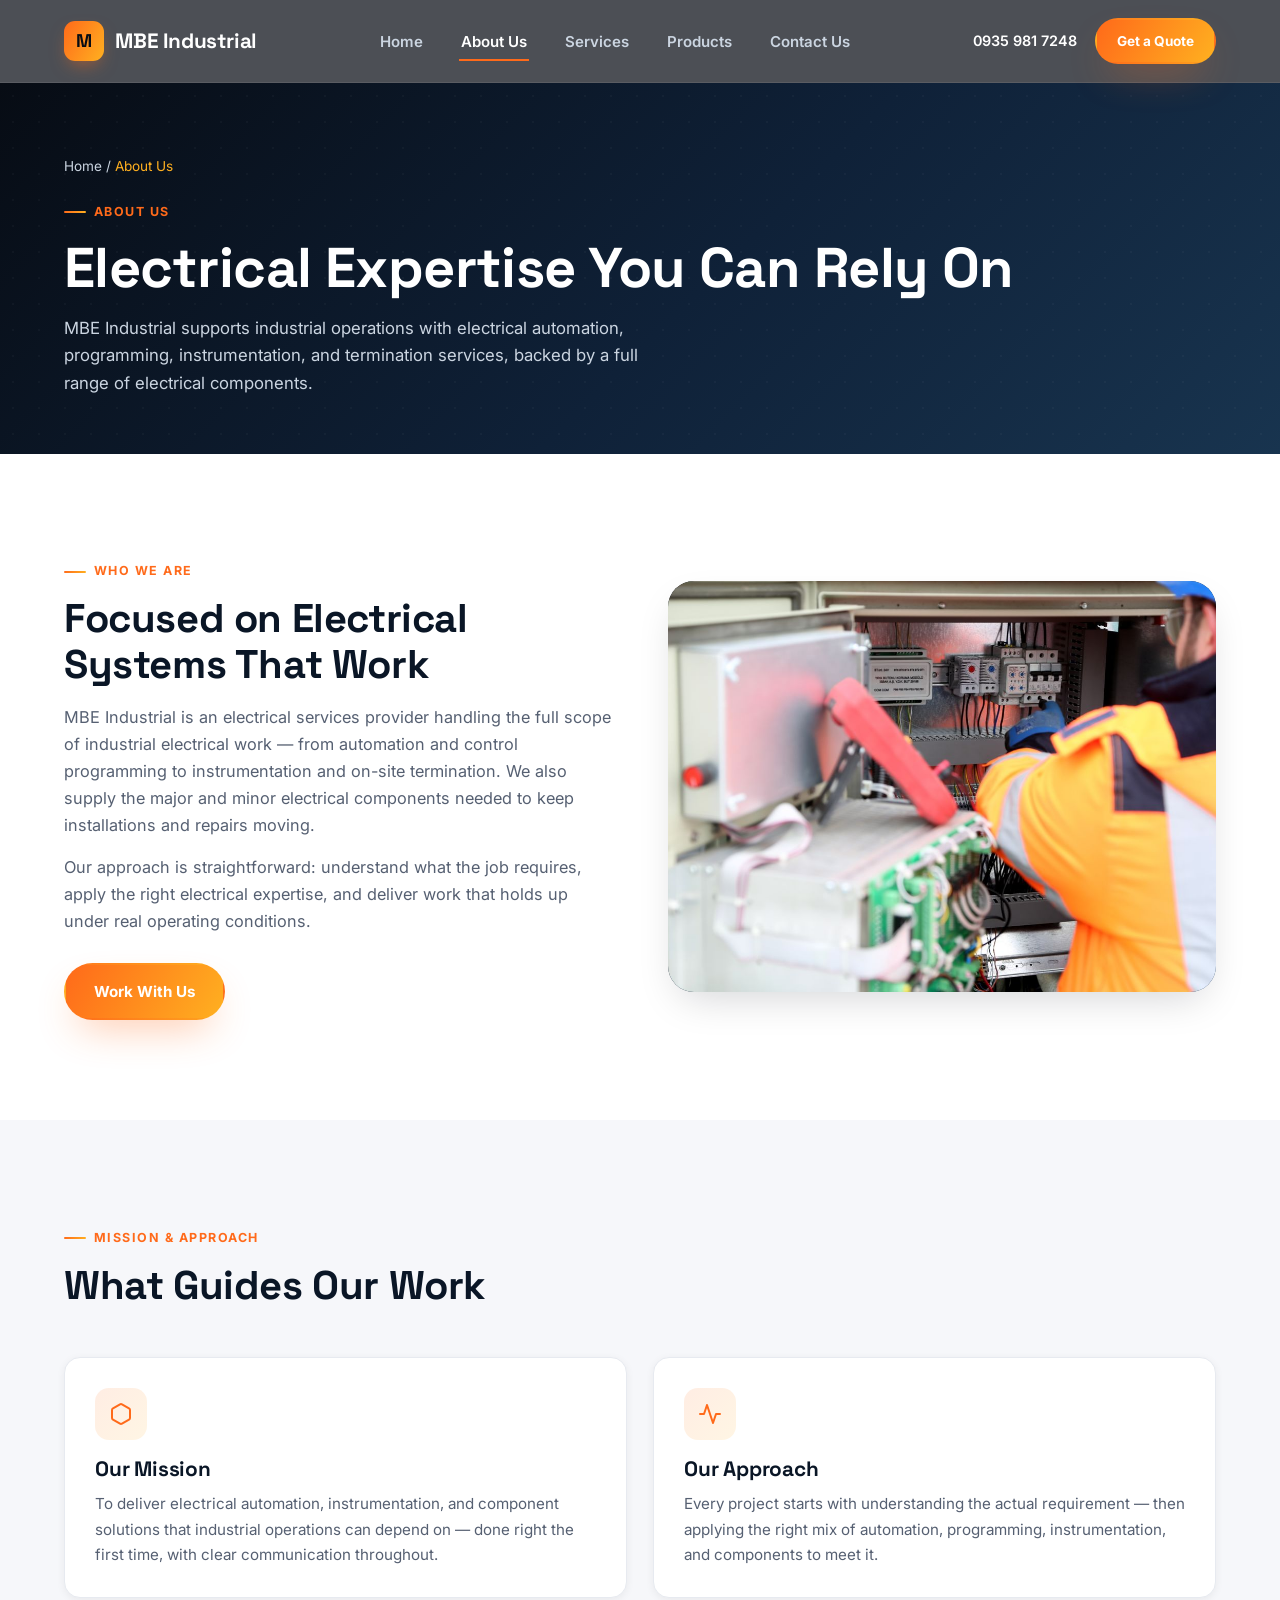
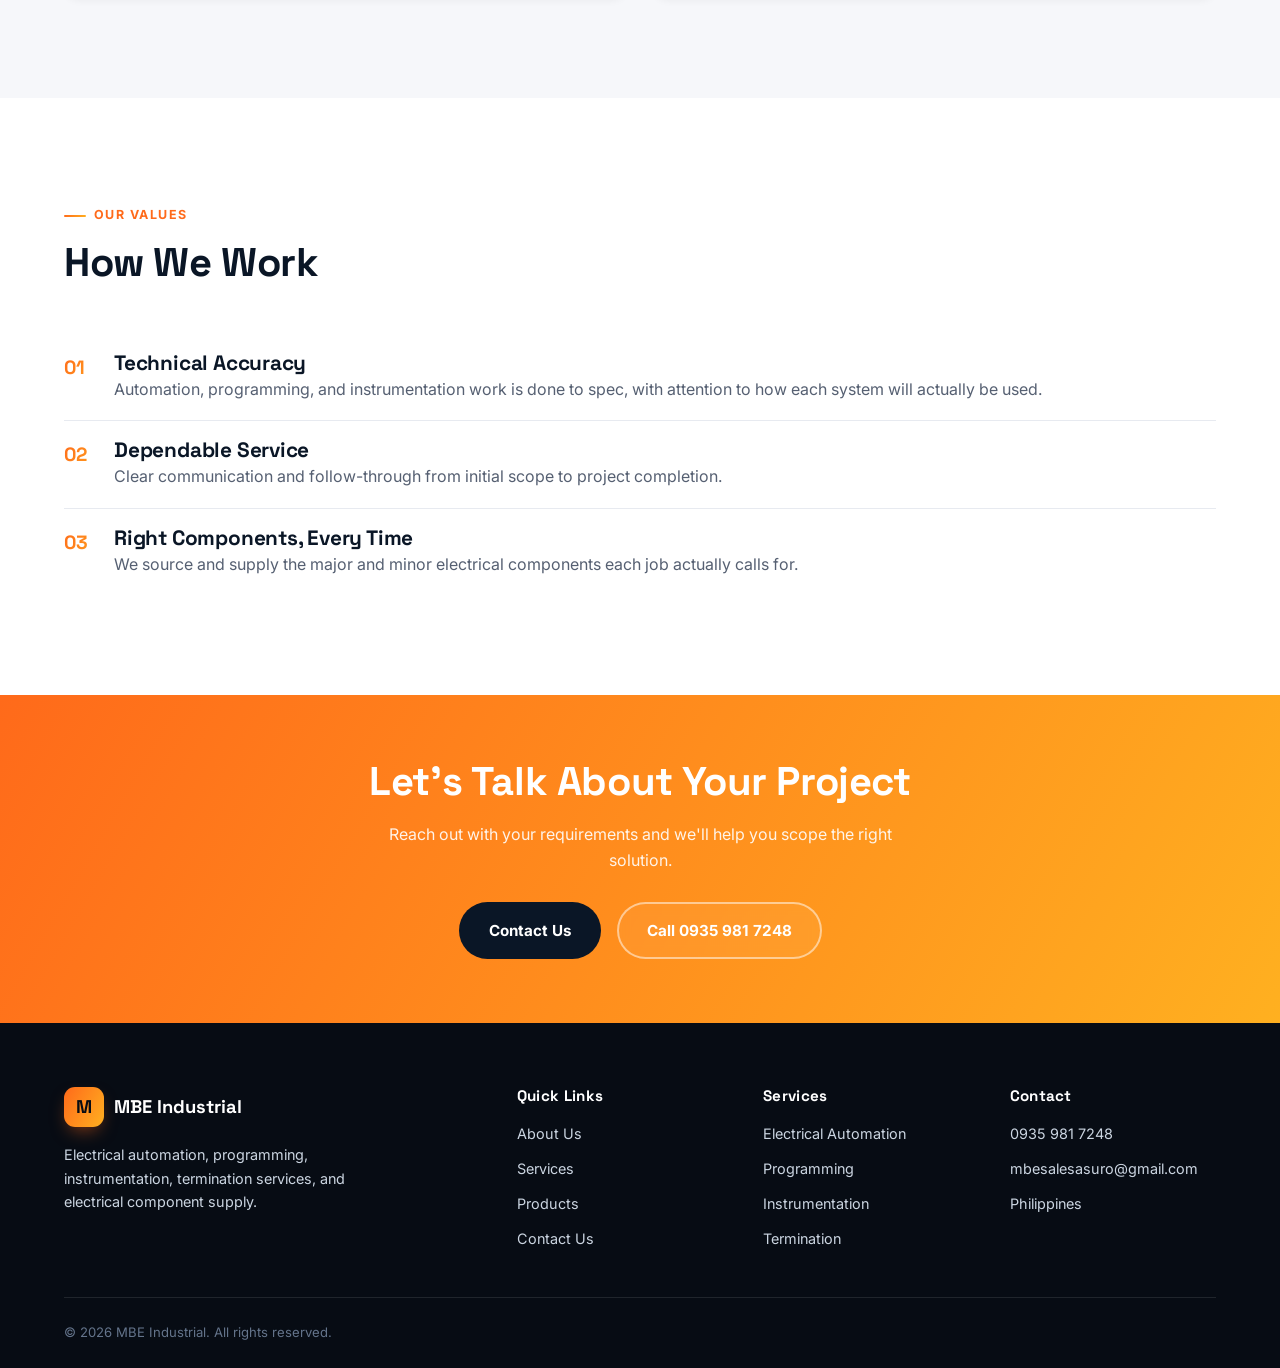
==== commit 094d42f9: "Add stock photography throughout the site (Pexels, free-to-use) - Homepage About and Products teaser" ====
--- a/about.html
+++ b/about.html
@@ -8,7 +8,7 @@
 <link rel="preconnect" href="https://fonts.googleapis.com">
 <link rel="preconnect" href="https://fonts.gstatic.com" crossorigin>
 <link href="https://fonts.googleapis.com/css2?family=Space+Grotesk:wght@500;600;700&family=Inter:wght@400;500;600;700;800&display=swap" rel="stylesheet">
-<link rel="stylesheet" href="css/style.css?v=4" />
+<link rel="stylesheet" href="css/style.css?v=5" />
 </head>
 <body>
 
@@ -56,7 +56,7 @@
       </div>
     </div>
     <div class="split__media">
-      <svg viewBox="0 0 24 24" fill="none" stroke="currentColor" stroke-width="1.5" stroke-linecap="round" stroke-linejoin="round" style="position:absolute; top:50%; left:50%; width:120px; height:120px; margin:-60px 0 0 -60px; color:rgba(255,176,32,0.5);"><circle cx="12" cy="12" r="3"></circle><path d="M19.4 15a1.65 1.65 0 0 0 .33 1.82l.06.06a2 2 0 1 1-2.83 2.83l-.06-.06a1.65 1.65 0 0 0-1.82-.33 1.65 1.65 0 0 0-1 1.51V21a2 2 0 0 1-4 0v-.09A1.65 1.65 0 0 0 9 19.4a1.65 1.65 0 0 0-1.82.33l-.06.06a2 2 0 1 1-2.83-2.83l.06-.06a1.65 1.65 0 0 0 .33-1.82 1.65 1.65 0 0 0-1.51-1H3a2 2 0 0 1 0-4h.09A1.65 1.65 0 0 0 4.6 9a1.65 1.65 0 0 0-.33-1.82l-.06-.06a2 2 0 1 1 2.83-2.83l.06.06a1.65 1.65 0 0 0 1.82.33H9a1.65 1.65 0 0 0 1-1.51V3a2 2 0 0 1 4 0v.09a1.65 1.65 0 0 0 1 1.51 1.65 1.65 0 0 0 1.82-.33l.06-.06a2 2 0 1 1 2.83 2.83l-.06.06a1.65 1.65 0 0 0-.33 1.82V9a1.65 1.65 0 0 0 1.51 1H21a2 2 0 0 1 0 4h-.09a1.65 1.65 0 0 0-1.51 1z"></path></svg>
+      <img src="images/about-engineer.jpg" alt="Engineer inspecting an industrial electrical control panel" loading="lazy" />
     </div>
   </div>
 </section>
@@ -172,6 +172,6 @@
   </div>
 </footer>
 
-<script src="js/script.js?v=4"></script>
+<script src="js/script.js?v=5"></script>
 </body>
 </html>
--- a/css/style.css
+++ b/css/style.css
@@ -971,6 +971,26 @@
   object-fit: cover;
   border-radius: 0;
   box-shadow: none;
+}
+
+.media-banner {
+  aspect-ratio: 21/7;
+  border-radius: var(--radius-lg);
+  box-shadow: var(--shadow);
+  overflow: hidden;
+  position: relative;
+}
+
+.media-banner img {
+  width: 100%;
+  height: 100%;
+  object-fit: cover;
+}
+
+@media (max-width: 720px) {
+  .media-banner {
+    aspect-ratio: 4/3;
+  }
 }
 
 /* Products */
